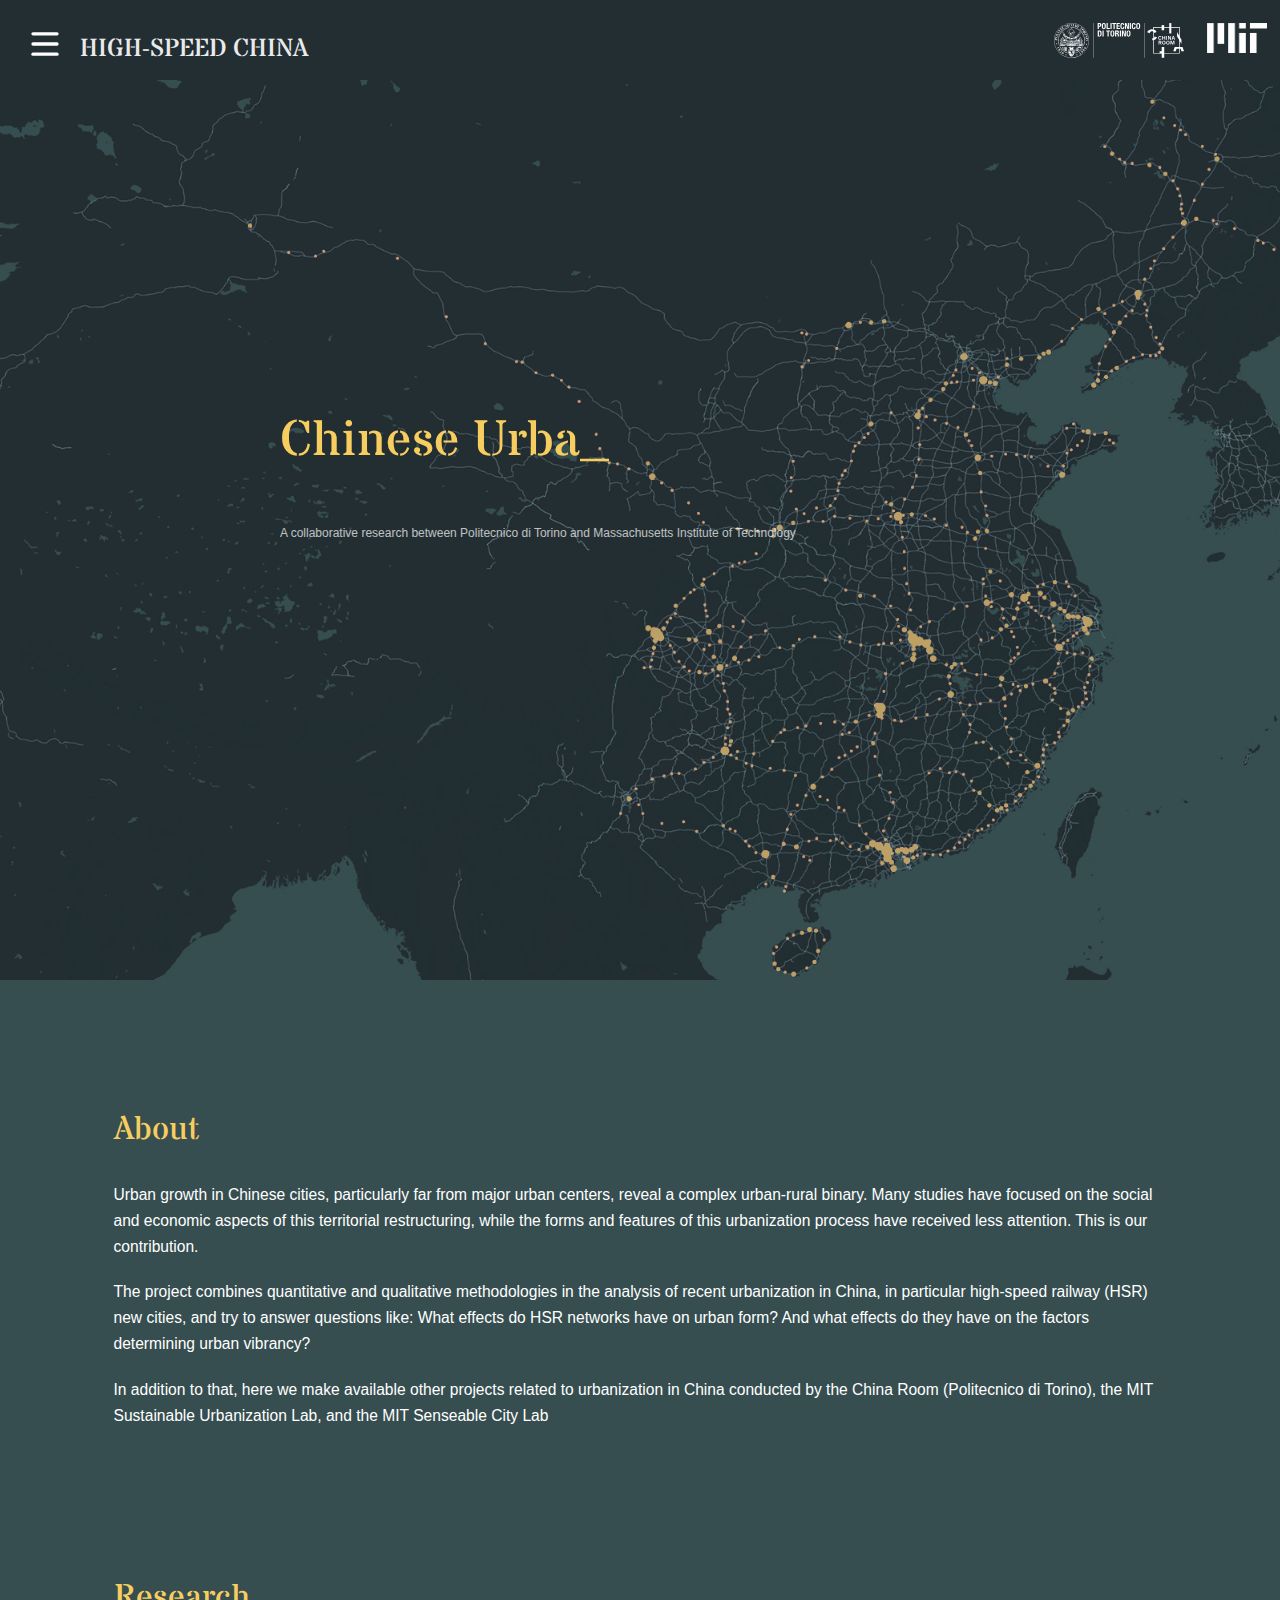
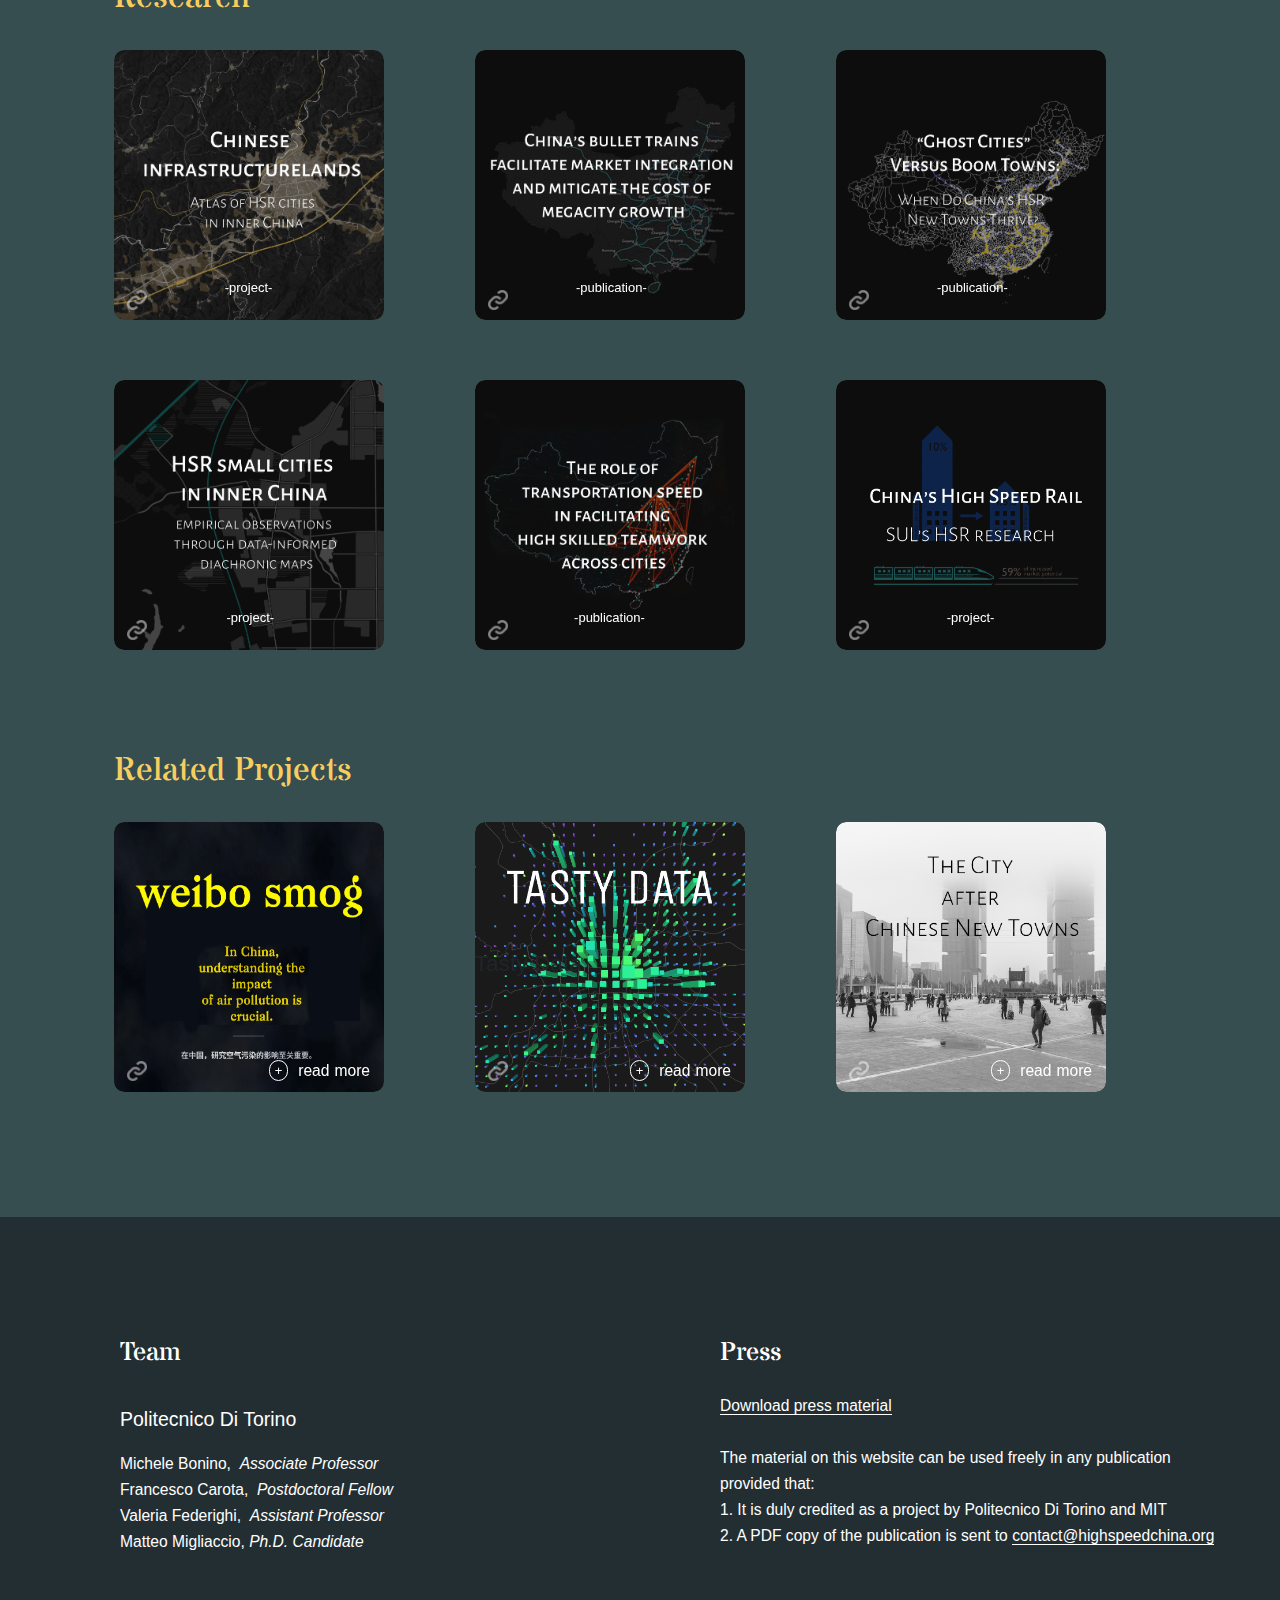
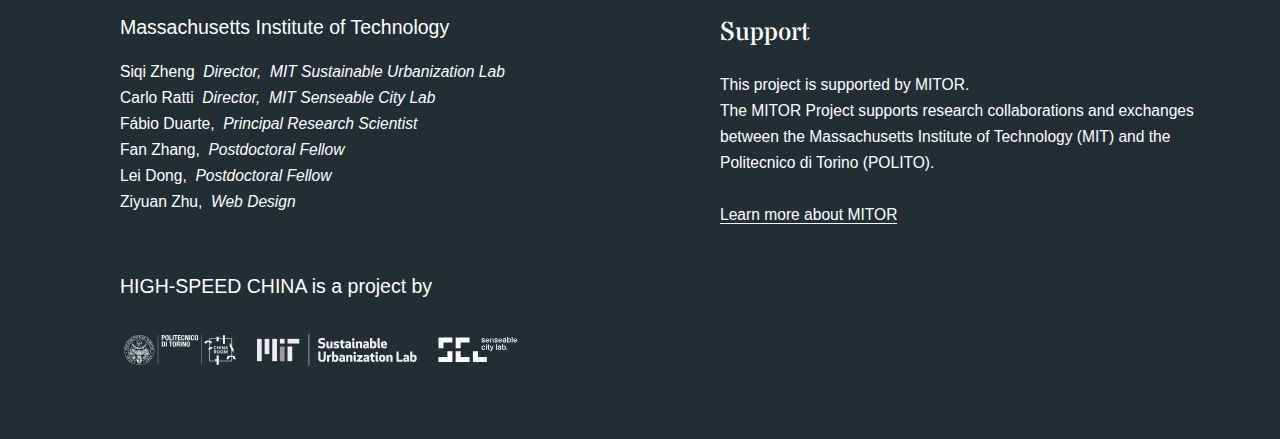
==== index.html @ f4a5fb53 "changes in card" ====
<!DOCTYPE html>
<html lang="en">

<head>
    <meta charset="UTF-8">
    <meta name="viewport" content="width=device-width, initial-scale=1.0">
    <meta http-equiv="X-UA-Compatible" content="ie=edge">
    <title>HIGH-SPEED CHINA</title>
    <!-- basic -->
    <link rel="stylesheet" href="./css/bootstrap.min.css">
    <link rel="stylesheet" href="./css/swiper.min.css">
    <link rel="stylesheet" href="./css/animate.min.css">
    <!-- style -->
    <link rel="stylesheet" href="./css/style.css">



</head>

<body>



    <header id="header">
        <div class="Head-box  navbar-default" role="navigation">



            <div class="logo navbar-brand nav-item logomain">
                <svg class="ham hamRotate ham4" viewBox="0 0 100 100" width="60"
                    onclick="this.classList.toggle('active')">
                    <path class="line top"
                        d="m 70,33 h -40 c 0,0 -8.5,-0.149796 -8.5,8.5 0,8.649796 8.5,8.5 8.5,8.5 h 20 v -20" />
                    <path class="line middle" d="m 70,50 h -40" />
                    <path class="line bottom"
                        d="m 30,67 h 40 c 0,0 8.5,0.149796 8.5,-8.5 0,-8.649796 -8.5,-8.5 -8.5,-8.5 h -20 v 20" />

                </svg>

                <a href="#" class=" navbar-brand">
                    <h1 class="highspeedchina fonthsc">HIGH-SPEED CHINA</h1>
                </a>

            </div>


            <div class="my-2 my-sm-4">
                <ul class="nav">

                    <li><a class="navbar-brand logohead" href="http://chinaroom.polito.it/" target="_blank">
                            <img src="img/logo/po_cr_logo.svg" width="130" height="35"
                                class="d-inline-block align-top chinalogo" alt="" loading="lazy">
                        </a></li>


                    <li><a class="navbar-brand logohead" href="http://web.mit.edu/" target="_blank">
                            <img src="img/logo/MIT_logo.png" width="60" height="30" padding="200"
                                class="d-inline-block align-top" alt="" loading="lazy">
                        </a></li>
                </ul>
            </div>


    </header>





    <nav>
        <ul class="nav-list">
            <li class="active">High-Speed China</li>
            <li>About</li>
            <li>Research</li>
            <li>Related Projects</li>
            <li>Team</li>



        </ul>
    </nav>


    <div class="home-box1">

        <div class="container R-box">
            <div class="box1-info">
                <div id="texttitle">


                </div>
                <p id="texttitle_line">A collaborative research between Politecnico di Torino and Massachusetts
                    Institute of Technology </p>
                <!--<img class="img-fluid img-phone" alt="Responsive image" src="img/.title.png">-->


            </div>



        </div>




    </div>


    <section>
        <div class="home-box2" id="home-box2">
            <div class="container R-box">
                <div class="box2-info">
                    <h3 class="title fonthsc">About</h3>
                    <p style=" font-style: normal;">Urban growth in Chinese cities, particularly far from major urban
                        centers, reveal a complex
                        urban-rural binary. Many studies have focused on the social and economic aspects of this
                        territorial restructuring, while the forms and features of this urbanization process have
                        received less attention. This is our contribution.</p>
                    <p style="font-weight: 300;">The project combines quantitative and qualitative methodologies in the
                        analysis of recent
                        urbanization in China, in particular high-speed railway (HSR) new cities, and try to answer
                        questions like: What effects do HSR networks have on urban form? And what effects do they have
                        on the factors determining urban vibrancy? </p>
                    <p style="font-weight: 300;">In addition to that, here we make available other projects related to
                        urbanization in China
                        conducted by the <a href="http://chinaroom.polito.it/" class="linkweb" target="_blank">China
                            Room</a>
                        (Politecnico
                        di Torino),
                        the<a href="https://www.sul.mit.edu/" class="linkweb" target="_blank"> MIT Sustainable
                            Urbanization Lab</a>, and
                        the <a href="http://senseable.mit.edu/" class="linkweb" target="_blank">MIT Senseable City
                            Lab</a>




                        <div id="readmore">
                            <a href="#home-box3">
                                <p>
                                    <u style="color:#fff;"></u>
                                </p>
                    </p></a>
                </div>


            </div>

        </div>
        </div>

        <div class="home-box3" id="home-box3">
            <div class="container R-box">
                <div class="box3-info">
                    <h3 class="title fonthsc">Research</h3>


                    <!--<div class="swiper-container swiper-container1">
                        <div class="swiper-wrapper">
                            <div class="swiper-slide">-->

                    <!--Flipper Card below-->
                    <div class="row">

                        <!--Kailin Project-->
                        <div class="col-lg-4 col-md-6">
                            <div class="team-list ">

                                <img src="img/research_img/kailin_1.jpg">
                                <div class="team-info">
                                    <p style="color: #fff;">-project-</p>
                                </div>
                                <div class=" team-box">
                                    <p>The research project aims to investigate the urban form of inner “small cities”
                                        along the Shanghai-Kunming infrastructural corridor related to their new High
                                        Speed Railway stations.
                                    </p>


                                </div>
                                <div class="team-foot">
                                    <a href="http://chinaroom.polito.it/portfolio/mitor/" target="_blank">

                                        <img src="img/ico3.png"></a>
                                    <!--<div class="more"><span>+</span>
                                        <p class="on">read <i>more</i><i>less</i></p>
                                </div>-->
                                </div>
                            </div>

                        </div>


                        <!--Siqi_bullet paper-->

                        <div class="col-lg-4 col-md-6">
                            <div class="team-list ">
                                <img src="img/research_img/bullet_1.jpg">
                                <div class="team-info">
                                    <p style="color: white;"> -publication-</p>
                                </div>
                                <div class="team-box">
                                    <p>This paper presents evidence supporting the claim that China’s bullet trains are
                                        playing the role that allows individuals to access the megacity without living
                                        within its boundaries. </p>

                                </div>
                                <div class="team-foot">
                                    <a href="https://www.pnas.org/content/110/14/E1248.short" target="_blank"><img
                                            src="img/ico3.png"></a>
                                    <!-- <div class="more"><span>+</span>
                                        <p class="on">read <i>more</i><i>less</i></p>
                                    </div>-->
                                </div>
                            </div>

                        </div>

                        <!--Siqi_Ghost City_Paper-->
                        <div class="col-lg-4 col-md-6">
                            <div class="team-list ">
                                <img src="img/research_img/ghost_paper.jpg">
                                <div class="team-info">
                                    <p style="color: #fff;"> -publication- </p>
                                </div>

                                <div class="team-box">
                                    <p>Using satellite imagery and online archives of government documents, this paper
                                        identifies 180 HSR new towns in China and uses data on establishment growth to
                                        measure the local vibrancy of the new town at a fine spatial scale.
                                    </p>

                                </div>
                                <div class="team-foot">
                                    <a href="pdf/ghost_city.pdf" target="_blank"><img src="img/ico3.png"></a>
                                    <!--<div class="more"><span>+</span>
                                        <p class="on">read <i>more</i><i>less</i></p>
                                    </div>-->
                                </div>
                            </div>

                        </div>



                        <div class="blank"></div>

                        <!--POI_qujing_project-->
                        <div class="col-lg-4 col-md-6">
                            <div class="team-list ">
                                <div class="team-max">
                                    <img src="img/research_img/qujing_1.jpg">
                                    <div class="team-info">
                                        <p style="color: white;"> -project-</p>
                                    </div>
                                </div>
                                <div class="team-box">
                                    <p>This project looks to the transformations that are currently underway in those
                                        Chinese territories that are identifiable as “small cities”, and which for a
                                        long time were excluded from the expansion of China’s major mega-city regions.
                                    </p>

                                </div>
                                <div class="team-foot">
                                    <a href="http://chinaroom.polito.it/portfolio/mitor/" target="_blank"><img
                                            src="img/ico3.png"></a>
                                    <!--<div class="more"><span>+</span>
                                        <p class="on">read <i>more</i><i>less</i></p>
                                    </div>-->
                                </div>
                            </div>

                        </div>

                        <!--Siqi_ Paper-->
                        <div class="col-lg-4 col-md-6">
                            <div class="team-list ">
                                <div class="team-max">
                                    <img src="img/research_img/the_role_paper.jpg">

                                    <div class="team-info">
                                        <p style="color: white;">-publication-</p>
                                    </div>
                                </div>
                                <div class="team-box">
                                    <p>This paper measures the knowledge creation consequences associated with the
                                        construction of China's high speed rail (HSR) network that connects mega cities,
                                        that feature the nation's best universities, to secondary cities.

                                    </p>

                                </div>
                                <div class="team-foot">
                                    <a href="https://www.sciencedirect.com/science/article/pii/S0094119019300890"
                                        target="_blank"><img src="img/ico3.png"></a>
                                    <!-- <div class="more"><span>+</span>
                                        <p class="on">read <i>more</i><i>less</i></p>
                                    </div>-->
                                </div>
                            </div>

                        </div>

                        <!--Siqi_ SUL_website-->
                        <div class="col-lg-4 col-md-6">
                            <div class="team-list ">
                                <div class="team-max">
                                    <img src="img/research_img/sul_web.jpg">
                                    <div class="team-info">
                                        <p style="color: white">-project-</p>
                                    </div>
                                </div>
                                <div class="team-box">
                                    <p>High speed rail transportation technology has greatly enhanced market
                                        accessibility, reduced time costs thus expanding labor markets, and strengthened
                                        regional agglomeration.</p>

                                </div>
                                <div class="team-foot">
                                    <a href="https://www.sul.mit.edu/china-s-high-speed-rail" target="_blank"><img
                                            src="img/ico3.png"></a>
                                    <!--<div class="more"><span>+</span>
                                        <p class="on">read <i>more</i><i>less</i></p>
                                    </div>-->
                                </div>
                            </div>

                        </div>
                    </div>
                </div>



                <!--add more 6xsliders-->

                <!-- <div class="swiper-slide">
                                <div class="row">
                                    <div class="col-lg-4 col-md-6" data-animated="flipInY">
                                        <div class="team-list ">
                                            <div class="team-max">
                                                <img src="img/ico4.png">
                                                <h3>CITY1</h3>
                                            </div>
                                            <div class="team-box">
                                                <p>Xiangfang District is an industrialized area, and contains the main
                                                    scientific, technological and industrial zones of the city. The
                                                    Harbin Development Zone is in the district.</p>

                                            </div>
                                            <div class="team-foot">
                                                <a href="#"><img src="img/ico3.png"></a>
                                                <div class="more"><span>+</span>
                                                    <p class="on">read <i>more</i><i>less</i></p>
                                                </div>
                                            </div>
                                        </div>

                                    </div>
                                    <div class="col-lg-4 col-md-6" data-animated="flipInY">
                                        <div class="team-list ">
                                            <div class="team-max">
                                                <img src="img/ico4.png">
                                                <h3>CITY2</h3>
                                            </div>
                                            <div class="team-box">
                                                <p>Xiangfang District is an industrialized area, and contains the main
                                                    scientific, technological and industrial zones of the city. The
                                                    Harbin Development Zone is in the district.</p>

                                            </div>
                                            <div class="team-foot">
                                                <a href="#"><img src="img/ico3.png"></a>
                                                <div class="more"><span>+</span>
                                                    <p class="on">read <i>more</i><i>less</i></p>
                                                </div>
                                            </div>
                                        </div>

                                    </div>
                                    <div class="col-lg-4 col-md-6" data-animated="flipInY">
                                        <div class="team-list ">
                                            <div class="team-max">
                                                <img src="img/ico4.png">
                                                <h3>CITY3</h3>
                                            </div>
                                            <div class="team-box">
                                                <p>Xiangfang District is an industrialized area, and contains the main
                                                    scientific, technological and industrial zones of the city. The
                                                    Harbin Development Zone is in the district.</p>

                                            </div>
                                            <div class="team-foot">
                                                <a href="#"><img src="img/ico3.png"></a>
                                                <div class="more"><span>+</span>
                                                    <p class="on">read <i>more</i><i>less</i></p>
                                                </div>
                                            </div>
                                        </div>

                                    </div>
                                    <div class="blank"></div>
                                    <div class="col-lg-4 col-md-6" data-animated="flipIn">
                                        <div class="team-list ">
                                            <div class="team-max">
                                                <img src="img/ico4.png">
                                                <h3>CITY4</h3>
                                            </div>
                                            <div class="team-box">
                                                <p>Xiangfang District is an industrialized area, and contains the main
                                                    scientific, technological and industrial zones of the city. The
                                                    Harbin Development Zone is in the district.</p>

                                            </div>
                                            <div class="team-foot">
                                                <a href="#"><img src="img/ico3.png"></a>
                                                <div class="more"><span>+</span>
                                                    <p class="on">read <i>more</i><i>less</i></p>
                                                </div>
                                            </div>
                                        </div>

                                    </div>
                                    <div class="col-lg-4 col-md-6" data-animated="flipIn">
                                        <div class="team-list ">
                                            <div class="team-max">
                                                <img src="img/ico4.png">
                                                <h3>Huaihua</h3>
                                            </div>
                                            <div class="team-box">
                                                <p>Xiangfang District is an industrialized area, and contains the main
                                                    scientific, technological and industrial zones of the city. The
                                                    Harbin Development Zone is in the district.</p>

                                            </div>
                                            <div class="team-foot">
                                                <a href="#"><img src="img/ico3.png"></a>
                                                <div class="more"><span>+</span>
                                                    <p class="on">read <i>more</i><i>less</i></p>
                                                </div>
                                            </div>
                                        </div>

                                    </div>
                                    <div class="col-lg-4 col-md-6" data-animated="flipIn">
                                        <div class="team-list ">
                                            <div class="team-max">
                                                <img src="img/ico4.png">
                                                <h3>Huaihua</h3>
                                            </div>
                                            <div class="team-box">
                                                <p>Xiangfang District is an industrialized area, and contains the main
                                                    scientific, technological and industrial zones of the city. The
                                                    Harbin Development Zone is in the district.</p>

                                            </div>
                                            <div class="team-foot">
                                                <a href="#"><img src="img/ico3.png"></a>
                                                <div class="more"><span>+</span>
                                                    <p class="on">read <i>more</i><i>less</i></p>
                                                </div>
                                            </div>
                                        </div>

                                    </div>
                                </div>
                            </div>
                            <div class="swiper-slide">
                                <div class="row">
                                    <div class="col-lg-4 col-md-6" data-animated="flipInY">
                                        <div class="team-list ">
                                            <div class="team-max">
                                                <img src="img/ico4.png">
                                                <h3>Anshun</h3>
                                            </div>
                                            <div class="team-box">
                                                <p>Xiangfang District is an industrialized area, and contains the main
                                                    scientific, technological and industrial zones of the city. The
                                                    Harbin Development Zone is in the district.</p>

                                            </div>
                                            <div class="team-foot">
                                                <a href="#"><img src="img/ico3.png"></a>
                                                <div class="more"><span>+</span>
                                                    <p class="on">read <i>more</i><i>less</i></p>
                                                </div>
                                            </div>
                                        </div>

                                    </div>
                                    <div class="col-lg-4 col-md-6" data-animated="flipInY">
                                        <div class="team-list ">
                                            <div class="team-max">
                                                <img src="img/ico4.png">
                                                <h3>Anshun</h3>
                                            </div>
                                            <div class="team-box">
                                                <p>Xiangfang District is an industrialized area, and contains the main
                                                    scientific, technological and industrial zones of the city. The
                                                    Harbin Development Zone is in the district.</p>

                                            </div>
                                            <div class="team-foot">
                                                <a href="#"><img src="img/ico3.png"></a>
                                                <div class="more"><span>+</span>
                                                    <p class="on">read <i>more</i><i>less</i></p>
                                                </div>
                                            </div>
                                        </div>

                                    </div>
                                    <div class="col-lg-4 col-md-6" data-animated="flipInY">
                                        <div class="team-list ">
                                            <div class="team-max">
                                                <img src="img/ico4.png">
                                                <h3>Kaili</h3>
                                            </div>
                                            <div class="team-box">
                                                <p>Xiangfang District is an industrialized area, and contains the main
                                                    scientific, technological and industrial zones of the city. The
                                                    Harbin Development Zone is in the district.</p>

                                            </div>
                                            <div class="team-foot">
                                                <a href="#"><img src="img/ico3.png"></a>
                                                <div class="more"><span>+</span>
                                                    <p class="on">read <i>more</i><i>less</i></p>
                                                </div>
                                            </div>
                                        </div>

                                    </div>
                                    <div class="col-lg-4 col-md-6" data-animated="flipIn">
                                        <div class="team-list ">
                                            <div class="team-max">
                                                <img src="img/ico4.png">
                                                <h3>Qujing</h3>
                                            </div>
                                            <div class="team-box">
                                                <p>Xiangfang District is an industrialized area, and contains the main
                                                    scientific, technological and industrial zones of the city. The
                                                    Harbin Development Zone is in the district.</p>

                                            </div>
                                            <div class="team-foot">
                                                <a href="#"><img src="img/ico3.png"></a>
                                                <div class="more"><span>+</span>
                                                    <p class="on">read <i>more</i><i>less</i></p>
                                                </div>
                                            </div>
                                        </div>

                                    </div>
                                    <div class="col-lg-4 col-md-6" data-animated="flipIn">
                                        <div class="team-list ">
                                            <div class="team-max">
                                                <img src="img/ico4.png">
                                                <h3>Huaihua</h3>
                                            </div>
                                            <div class="team-box">
                                                <p>Xiangfang District is an industrialized area, and contains the main
                                                    scientific, technological and industrial zones of the city. The
                                                    Harbin Development Zone is in the district.</p>

                                            </div>
                                            <div class="team-foot">
                                                <a href="#"><img src="img/ico3.png"></a>
                                                <div class="more"><span>+</span>
                                                    <p class="on">read <i>more</i><i>less</i></p>
                                                </div>
                                            </div>
                                        </div>

                                    </div>
                                    <div class="col-lg-4 col-md-6" data-animated="flipIn">
                                        <div class="team-list ">
                                            <div class="team-max">
                                                <img src="img/ico4.png">
                                                <h3>Huaihua</h3>
                                            </div>
                                            <div class="team-box">
                                                <p>Xiangfang District is an industrialized area, and contains the main
                                                    scientific, technological and industrial zones of the city. The
                                                    Harbin Development Zone is in the district.</p>

                                            </div>
                                            <div class="team-foot">
                                                <a href="#"><img src="img/ico3.png"></a>
                                                <div class="more"><span>+</span>
                                                    <p class="on">read <i>more</i><i>less</i></p>
                                                </div>
                                            </div>
                                        </div>

                                    </div>
                                </div>
                            </div>
                        </div>-->
                <!-- Add Pagination -->
                <div class="swiper-pagination"></div>
            </div>

        </div>


        </div>

        </div>


        <!--Related Projects-->

        <div class="home-box4" id="home-box4">
            <div class="container R-box">
                <div class="box4-info">
                    <h3 class="title fonthsc">Related Projects</h3>
                    <div class="swiper-container2">
                        <div class="swiper-wrapper">
                            <div class="swiper-slide">
                                <div class="row">
                                    <div class="col-lg-4 col-md-6">
                                        <div class="team-list ">
                                            <img src="img/project_img/weibo.jpg">
                                            <div class="team-info">
                                                <p></p>
                                            </div>
                                            <div class="team-box">
                                                <p>In China, understanding the impact of air pollution is crucial.
                                                </p>

                                            </div>
                                            <div class="team-foot">
                                                <a href="http://senseable.mit.edu/weibo_smog/" target="_blank"><img
                                                        src="img/ico3.png"></a>
                                                <div class="more"><span>+</span>
                                                    <p class="on">read <i>more</i><i>less</i></p>
                                                </div>
                                            </div>
                                        </div>

                                    </div>
                                    <div class="col-lg-4 col-md-6">
                                        <div class="team-list ">
                                            <img src="img/project_img/tasty.png">
                                            <div class="team-info">
                                                <h3>Tasty Data</h3>
                                            </div>
                                            <div class="team-box">
                                                <p>Predicting neighborhoods’ socioeconomic
                                                    attributes using restaurant data </p>
                                            </div>
                                            <div class="team-foot">
                                                <a href="http://senseable.mit.edu/tasty-data/" target="_blank"><img
                                                        src="img/ico3.png"></a>
                                                <div class="more"><span>+</span>
                                                    <p class="on">read <i>more</i><i>less</i></p>
                                                </div>
                                            </div>
                                        </div>

                                    </div>
                                    <div class="col-lg-4 col-md-6">
                                        <div class="team-list ">
                                            <img src="img/project_img/chinese_new_town.jpg">
                                            <div class="team-info">
                                                <p></p>
                                            </div>
                                            <div class="team-box">
                                                <p> This research examines the spaces of three new towns in detail –
                                                    Tongzhou, Zhaoqing and Zhengdong – and then moves on to
                                                    investigate
                                                    both the exceptionality and the ordinariness of Chinese
                                                    urbanization.
                                                </p>
                                            </div>
                                            <div class="team-foot">
                                                <a href="http://chinaroom.polito.it/portfolio/cento/"
                                                    target="_blank"><img src="img/ico3.png"></a>
                                                <div class="more"><span>+</span>
                                                    <p class="on">read <i>more</i><i>less</i></p>
                                                </div>
                                            </div>
                                        </div>

                                    </div>
                                </div>
                            </div>


                        </div>
                    </div>
                </div>
            </div>
        </div>


        </div>




        </div>
        </div>
    </section>



    <!--Team Section-->

    <footer id="footer">
        <div class="container R-box">
            <div class="foot-box">
                <div class="row">
                    <div class="col-lg-6 col-md-6 order1">
                        <div class="foot-info">
                            <h3 class="fonthsc">Team</h3>
                            <h4>Politecnico Di Torino</h4>
                            <ul>
                                <Li>Michele Bonino, &nbsp<h6>Associate Professor</h6>
                                </Li>
                                <Li>Francesco Carota, &nbsp<h6>Postdoctoral Fellow</h6>
                                </Li>
                                <Li>Valeria Federighi, &nbsp<h6>Assistant Professor</h6>
                                </Li>
                                <Li>Matteo Migliaccio,&nbsp<h6>Ph.D. Candidate</h6>
                                </Li>
                            </ul>
                        </div>
                    </div>

                    <div class="col-lg-6 col-md-6 order2">
                        <div class="foot-info ">
                            <h3 class="fonthsc">Press</h3>
                            <p><a href="https://www.dropbox.com/sh/juj9x8dwpjulj92/AACBkYtls5m4-7R_y2aA9gABa?dl=0"
                                    class="press" target="_blank">Download press material</a><br>
                                <br>
                                The material on this website can be used freely in any publication provided that:<br>
                                1. It is duly credited as a project by Politecnico Di Torino and MIT
                                <br>
                                2. A PDF copy of the publication is sent to <a class="link"
                                    style="border-bottom: 1px solid #fff; color: #fff;"
                                    href="mailto:contact@highspeedchina.org">
                                    contact@highspeedchina.org</a>

                            </p>
                        </div>
                    </div>





                    <div class=" col-lg-6 col-md-6 order3">
                        <div class="foot-info">
                            <h4>Massachusetts Institute of Technology</h4>
                            <ul>
                                <Li>Siqi Zheng &nbsp<h6>Director, &nbspMIT Sustainable Urbanization Lab</h6>
                                </Li>
                                <Li>Carlo Ratti &nbsp<h6>Director, &nbspMIT Senseable City Lab</h6>
                                </Li>
                                <Li>Fábio Duarte, &nbsp<h6>Principal Research Scientist</h6>
                                </Li>
                                <Li>Fan Zhang, &nbsp<h6>Postdoctoral Fellow</h6>
                                </Li>
                                <li>Lei Dong, &nbsp<h6>Postdoctoral Fellow</h6>
                                </li>
                                <li><a href="https://www.zy-zhu.com/" class="linkweb" target="_blank">
                                        Ziyuan Zhu</a>,&nbsp
                                    <h6>
                                        Web Design</h6>

                                </li>

                            </ul>
                        </div>
                    </div>

                    <div class="col-lg-6 col-md-6 order4">
                        <div class="foot-info">
                            <h3 class="fonthsc">Support</h3>
                            <p>This project is supported by MITOR.<br>
                                The MITOR Project supports research collaborations and exchanges <br>
                                between the Massachusetts Institute of Technology (MIT) and the <br>
                                Politecnico di Torino (POLITO). <br>
                                <br>
                                <a class="press" href="http://web.mit.edu/mitor/" target="_blank">Learn more about
                                    MITOR</a></p>
                        </div>
                    </div>



                </div>

                <div class="navbar-nav mr-auto">

                    <div class="foot-info2">
                        <h3>HIGH-SPEED CHINA is a project by</h3>
                        <div class="footlogo">

                            <a class="navbar-brand footlogo china-logo" href="http://chinaroom.polito.it/"
                                target="_blank">
                                <img class="china-logo" src="img/logo/po_cr_logo.svg" width="120" height="30"
                                    class="d-inline-block align-top" alt="" loading="lazy">
                            </a>
                            <a class="navbar-brand footlogo" href="https://www.sul.mit.edu/" target="_blank">
                                <img class="sul-logo" src="img/logo/sul_logo.svg" width="160" height="40"
                                    class="d-inline-block align-top" alt="" loading="lazy">
                            </a>


                            <a class="navbar-brand footlogo scl-logo" href="http://senseable.mit.edu/" target="_blank">
                                <img class="scl-logo" src="img/logo/scl_logo.svg" width="90" height="25"
                                    class="d-inline-block align-top" alt="" loading="lazy">

                            </a>
                        </div>


                    </div>
                </div>
            </div>
        </div>

    </footer>


    <!-- script embeded-->
    <script src="./js/jquery.min.js"></script>
    <script src="./js/bootstrap.min.js"></script>
    <script src="./js/swiper.min.js"></script>
    <script src="./js/jq-plugins.js"></script>
    <script src="./js/type.js"></script>
    <script src="./js/click_scroll.js"></script>
    <script>
        var swiper = new Swiper('.swiper-container', {
            spaceBetween: 30,
            pagination: {
                el: '.swiper-pagination',
                clickable: true,
            },
        });
    </script>

    <script>
        var swiper = new Swiper('.swiper-container2', {
            spaceBetween: 30,
            pagination: {
                el: '.swiper-container2 .swiper-pagination',
                clickable: true,
            },
        });
    </script>

    <script>
        $(function () {
            var topp2 = $(document).scrollTop();
            if (topp2 < parseInt($("#home-box2").offset().top - 400)) {
                $(".nav-list li").removeClass("active")
                $(".nav-list li").eq(0).attr("class", "active");

            } else if (topp2 >= (parseInt($("#home-box2").offset().top) - 400) && topp2 < (parseInt($("#home-box3").offset().top) - 200)) {
                $(".nav-list li").removeClass("active")
                $(".nav-list li").eq(1).attr("class", "active");
            } else if (topp2 >= (parseInt($("#home-box3").offset().top) - 700) && topp2 < (parseInt($("#home-box4").offset().top) - 500)) {
                $(".nav-list li").removeClass("active")
                $(".nav-list li").eq(2).attr("class", "active");
            } else if (topp2 >= (parseInt($("#home-box4").offset().top) - 400) && topp2 < (parseInt($("#footer").offset().top) - 200)) {
                $(".nav-list li").removeClass("active")
                $(".nav-list li").eq(3).attr("class", "active");
            } else if (topp2 >= (parseInt($("#footer").offset().top) - 400) && topp2 < (parseInt($(".foot-info2").offset().top) - 200)) {
                $(".nav-list li").removeClass("active")
                $(".nav-list li").eq(3).attr("class", "active");
            }

            $(window).scroll(function () {//start scrolling

                //height of scrolling

                var topp = $(document).scrollTop();

                //scrolling height---

                //alert(topp);

                //>90,  "ok"
                $(".nav-list").attr("title", topp)
                $(".nav-list li").eq(1).attr("title", parseInt($("#home-box2").offset().top))
                $(".nav-list li").eq(2).attr("title", parseInt($("#home-box3").offset().top))
                $(".nav-list li").eq(3).attr("title", parseInt($("#home-box4").offset().top))
                $(".nav-list li").eq(3).attr("title", parseInt($("#footer").offset().top))
                if (topp < parseInt($("#home-box2").offset().top - 400)) {
                    $(".nav-list li").removeClass("active")
                    $(".nav-list li").eq(0).attr("class", "active");

                } else if (topp >= (parseInt($("#home-box2").offset().top) - 400) && topp < (parseInt($("#home-box3").offset().top) - 200)) {
                    $(".nav-list li").removeClass("active")
                    $(".nav-list li").eq(1).attr("class", "active");
                } else if (topp >= (parseInt($("#home-box3").offset().top) - 700) && topp < (parseInt($("#home-box4").offset().top) - 500)) {
                    $(".nav-list li").removeClass("active")
                    $(".nav-list li").eq(2).attr("class", "active");
                } else if (topp >= (parseInt($("#home-box4").offset().top) - 400) && topp < (parseInt($("#footer").offset().top) - 200)) {
                    $(".nav-list li").removeClass("active")
                    $(".nav-list li").eq(3).attr("class", "active");
                } else if (topp >= (parseInt($("#footer").offset().top) - 400) && topp < (parseInt($(".foot-info2").offset().top) - 200)) {
                    $(".nav-list li").removeClass("active")
                    $(".nav-list li").eq(4).attr("class", "active");
                }


            })


            var show = 1;
            var show2 = 1;
            $(".nav-list li").click(function () {

                if ($(this).index() == 0) {

                    $('html,body').animate({ scrollTop: 10 }, 1000);
                    $(this).toggleClass("active").siblings(".nav-list li").removeClass("active")
                } else if ($(this).index() == 1) {
                    $('html,body').animate({ scrollTop: (parseInt($("#home-box2").offset().top) - 200) }, 1000);
                    $(this).toggleClass("active").siblings(".nav-list li").removeClass("active")
                }
                else if ($(this).index() == 2) {
                    $('html,body').animate({ scrollTop: (parseInt($("#home-box3").offset().top) - 200) }, 1000);
                    $(this).toggleClass("active").siblings(".nav-list li").removeClass("active")
                } else if ($(this).index() == 3) {
                    $('html,body').animate({ scrollTop: (parseInt($("#home-box4").offset().top) - 200) }, 1000);
                    $(this).toggleClass("active").siblings(".nav-list li").removeClass("active")
                } else if ($(this).index() == 4) {
                    $('html,body').animate({ scrollTop: (parseInt($("#footer").offset().top) - 200) }, 1000);
                    $(this).toggleClass("active").siblings(".nav-list li").removeClass("active")
                }



            })



            $(".logo").click(function () {
                if (show == 1) {
                    $("nav").css("left", 0 + "px")
                    show = 0;
                } else {
                    $("nav").css("left", -300 + "px")
                    show = 1;
                }
            })
        })
    </script>
</body>

</html>
---- css/style.css ----
@font-face {
  font-family: "Stardos-Stencil-Regular";
  src: url("../font/Stardos-Stencil-Regular.woff2") format("woff2"),
       url("../font/Stardos-Stencil-Regular.woff") format("woff"),
       url("../font/Stardos-Stencil-Regular.ttf") format("truetype"),
       url("../font/Stardos-Stencil-Regular.eot") format("embedded-opentype"),
       url("../font/Stardos-Stencil-Regular.svg") format("svg");
}



html {
  font-size: 13px;
  font-family: Arial, Helvetica, sans-serif;
 
}
ul, li {
  list-style: none;
  padding: 0;
  margin: 0;
}
a,button {
  cursor: pointer;
}
input {
  outline: none;
}
a:hover {
  text-decoration: none;
}
img {
  max-width: 100%;
}
body{ 
  font-family: "Gill Sans", "Gill Sans MT", Calibri, sans-serif; 
   font-style: normal; font-variant: normal; 

   overflow-x:hidden;}

.Head-box{ width:100%; height:80px; z-index:9999; background:#232e33; position:fixed; top:0px; display:flex;justify-content : space-between;align-items : center;}


.fonthsc{
  font-family: "Stardos-Stencil-Regular";
 
}

.fonttitle{
  font-size: 5vh;
  color: #F7CD5F;
}

.fontdescription{
  color:#fff;
  font-size: 1vh;

}



.home-box1{ background-image:url(../img/bg.jpg); overflow:hidden; margin-top:80px; background-position:center center; background-repeat:no-repeat; background-size:cover; height:100vh;}
.R-box{justify-content : center; display:flex; height:100%; }
.box1-info{ text-align:center;  width:80vh; height:80vh; display:flex; align-items : center; position: absolute;; }
.box1-info>img{ width:100%; }

.Continue{ width:100%; text-align:center; position:absolute; bottom:20px; z-index:999;color: #fff;}
.Continue img{ margin:auto; width:120px;}

nav{ display: flex; z-index:999999; left:-300px; transition:all .8s; padding-left:50px;justify-content: center;flex-direction:column;width:300px; position:fixed; height:100%;opacity: 0.8;}
nav ul li{ line-height:2.2rem; padding-bottom:3px;color:#fff; font-size:1.2rem;  cursor:pointer; min-width:150px; display:inline-block;}
nav ul li a{ color:#fff;}
nav ul .active{  padding-bottom:0px; font-size:1.5rem;opacity: 1;}


section{ background:#364e50; overflow:hidden;}
.home-box2{ overflow:hidden; margin:8rem auto;}
.box2-info{ width:90%;}
.title{ font-size:2.5rem; color:#F7CD5F; line-height:7rem;}
.box2-info p{ color:#fff; font-weight: 200;font-size:1.2rem; line-height:2rem; margin-bottom:1.5rem;} 
.home-box2 .linkweb{color:#fff; }
.home-box2 .linkweb:hover{ opacity: 0.7;}

.box3-info{width:90%;}

.team-list{ position:relative; overflow:hidden; margin-bottom:10px; border-radius:10px; width:270px; height:270px;float:center;}
.team-list>img{ width:100%; height:100%; border-radius:10px;}

.team-max{    transform: rotateY(0);  transition: all .5s ease-in-out 0s; width:100%; height:100%; z-index:99; top:0px; left:0px; position:absolute;}
.team-max img{ width:100%; height:100%; border-radius:10px;}
.team-list:hover .team-max{     transform: rotateY(-90deg); }
.team-list:hover .team-info{     transform: rotateY(-90deg); }
.team-list:hover .team-box{transform: rotateY(0deg);  }
.team-list:hover  .team-foot img{ opacity:1;}
.team-list:hover .team-foot div .on i:nth-child(1){ display:none;}
.team-list:hover .team-foot div .on i:nth-child(2){ display:block;}

.team-max h3{ font-size:1rem; color:#fff; line-height:280px; text-align:center; width:100%; position:absolute; top:0%; z-index:9;	}
.team-max h4{ font-size:1.5rem; color:#fff; line-height:280px; float:right;text-align:center; width:100%; position:absolute; top:0%; z-index:9;	}
.team-info{transform: rotateY(0deg); transition: all .5s ease-in-out 0s;  display:flex;justify-content : center;flex-direction:column; position:absolute; z-index:1; top:0px; left:0px;  width:100%; height:100%; top:10px}
.team-foot div p i{ float:right;font-style:normal; margin-left:5px;}
.team-info p{color:black; line-height:1.8rem; font-size:1rem; width:70%; margin:auto; text-align:center; margin-bottom: 30px;}
.team-foot div p i:nth-child(2){ display:none;}
.team-list .team-box{    transform: rotateY(90deg);  transition: all .5s ease-in-out 0s;   display:flex; justify-content : center;flex-direction:column;  width:100%; height:100%; background:#212e31; position:absolute; top:0px; left:0px; z-index:9; border-radius:10px; opacity: 0.9;}
.team-list .team-box p{ color:#fff; line-height:1.8rem; font-size:1.2rem; margin:auto; width:70%;}


.team-foot{ position:absolute; bottom:10px; z-index:99; width:100%; padding:0px 5%; display:flex; justify-content : space-between;align-items : center; }
.team-foot img{ width:20px; opacity:.5;}
.team-foot .imgblack{filter: brightness(50%);
}
.team-foot .imgblack:hover{filter: brightness(1);
}
.team-foot div{ font-size:1.3rem; color:#fff; cursor:pointer; display:flex;align-items : center; }
.team-foot div span{ border:1px solid #fff; margin-right:10px; padding:0px 5px; color:#fff; border-radius:50px; font-size:1rem;}
.team-foot div p{ color:#fff; margin:auto; font-size:1.2rem;}

.swiper-container1{ padding-bottom:50px; }
.swiper-container1 .swiper-pagination-bullet{ background:#fff; padding-left: 0px; float: center;}

.home-box4{ overflow:hidden; margin:5rem auto;}
.box4-info{ width:90%;}

footer{ padding:5rem 0px; overflow:hidden; background:#232e32;}
footer .foot-info { margin-left:5rem;margin-top:3rem;}
footer .foot-info h3{ font-size:2rem; color:#fff; line-height:5rem;}
footer .foot-info h4{ font-size:1.5rem; color:#fff; line-height:4rem;}
footer .foot-info  li{ font-size:1.2rem; color:#fff; line-height:2rem;}
footer .foot-info p{ font-size:1.2rem; color:#fff; line-height:2rem;}
footer .foot-info h6{ font-size:1.2rem; color:#fff;  display:inline; font-style:oblique; font-weight:200;}
.foot-info2{ margin-left:5rem;margin-top:1rem;}
.foot-info2 h3{font-size:1.5rem; color:#fff; line-height:5rem;}
footer .link{color:#fff; border-bottom: .2px solid #fff; }
footer .link:hover{opacity: 0.7;}
footer .linkweb{color:#fff; }
footer .linkweb:hover{opacity: 0.7;}




.swiper-container2{ overflow:hidden; padding-bottom:50px; position:relative;}

#btn-logo{
  margin-top: 15px;
  margin-right: 15px;
}
.ham {
  cursor: pointer;
  -webkit-tap-highlight-color: transparent;
  transition: transform 400ms;
  -moz-user-select: none;
  -webkit-user-select: none;
  -ms-user-select: none;
  user-select: none;
}
.hamRotate.active {
  transform: rotate(45deg);
}
.hamRotate180.active {
  transform: rotate(180deg);
}
.line {
  fill:none;
  transition: stroke-dasharray 400ms, stroke-dashoffset 400ms;
  stroke:#fff;
  stroke-width:5.5;
  stroke-linecap:round;
}

.ham4 .top {
  stroke-dasharray: 40 121;
}
.ham4 .bottom {
  stroke-dasharray: 40 121;
}
.ham4.active .top {
  stroke-dashoffset: -68px;
}
.ham4.active .bottom {
  stroke-dashoffset: -68px;
}


.highspeedchina{
  color:#fff;
  opacity:0.9;
  font-size: 25PX;
  text-align: start;
  float: left;
}

a.press{
  color:#fff;
  border-bottom: 1px solid #fff;
}

.navbar-brand:hover{
  opacity: .8;
}

.blank{
  height: 50px;
  width: 100vh;
}

.logomain{
  float: left;
  margin-top: 15px;
  margin-left: 15px;
}

#texttitle{
  font-size: 50px;
  font-family: "Stardos-Stencil-Regular";
  display: inline-block;
  position: relative;
  text-align: left;
  color: #F7CD5F;
  padding-top: 30vh;
  padding-bottom: 30vh;
  
}

#texttitle_line{
  font-size: 12px;
  position: absolute;
  display: block;
  font-weight:100;
  color: #fff;
  opacity: 0.7;
  padding-top: 22vh;

  
}


@keyframes blink-caret { 50% { background-color: transparent; } }


@media (min-width: 1240px) {
  .container {
    max-width: 1200px;
  }
  .order1{order:1;}
  .order2{order:2;}
  .order3{order:3;}
  .order4{order:4;}

  .chinalogo{margin-right: 10px;}
  
}
@media (max-width: 1279px) {
  
}
@media (max-width: 1199px) {
  
}
@media (max-width: 991px) {
	
	
}
@media (max-width: 767px) {
	.home-box1{ height:400px;}
	.logo{ width:60%;}
	nav{ padding-left:0px;}
	.nav-list{ background-color:#232e32;font-family: "Stardos-Stencil-Regular"; padding-left:40px; padding-top: 100px; width: 70vw;height: 100vh;font-size: 40px;}
	.Head-box img:nth-child(2){ width:38%;}
  .team-list{ width:73%; flex: center; margin:auto;padding-top: 15px;}
  .team-info,.team-max{padding-top: 15px;}
  .box1-info,.box2-info,.box3-info,.box4-info{ padding-left:0px; width:100%;}

  .team-list .team-box{ margin-top:15px; }

  .logohead{opacity: 0;}
  .img-phone{margin-bottom: 30vh;padding: 10px;}
  .blank{height: 15%;}
  .footlogo{display: inline-block;
    vertical-align: middle;}
  
  .china-logo{width:60%; height: 60%;}
  .sul-logo{ width: 50%;height: 50%;}
  .scl-logo{position:relative; width: 45%;height:45%;}
  .order1{order:1;}
  .order2{order:3;}
  .order3{order:2;}
  .order4{order:4;}

  footer .foot-info { margin-left:2rem;margin-top:3rem;}
  .foot-info2{ margin-left:2rem;margin-top:1rem;}
  #texttitle{
    font-size: 30px;
    position: relative;
    color: #F7CD5F;
    padding-top: 5vh;
    padding-bottom: 50vh;
    padding-left: 5px;
    
  }
  #texttitle_line{
    font-size: 12px;
    position: absolute;
    display: block;
    font-weight:100;
    color: #fff;
    opacity: 0.7;
    padding-bottom: 45vh;
    text-align: left;
    padding-left: 5px;
  
    
  }

}


@media (max-width: 575px) {
 
}
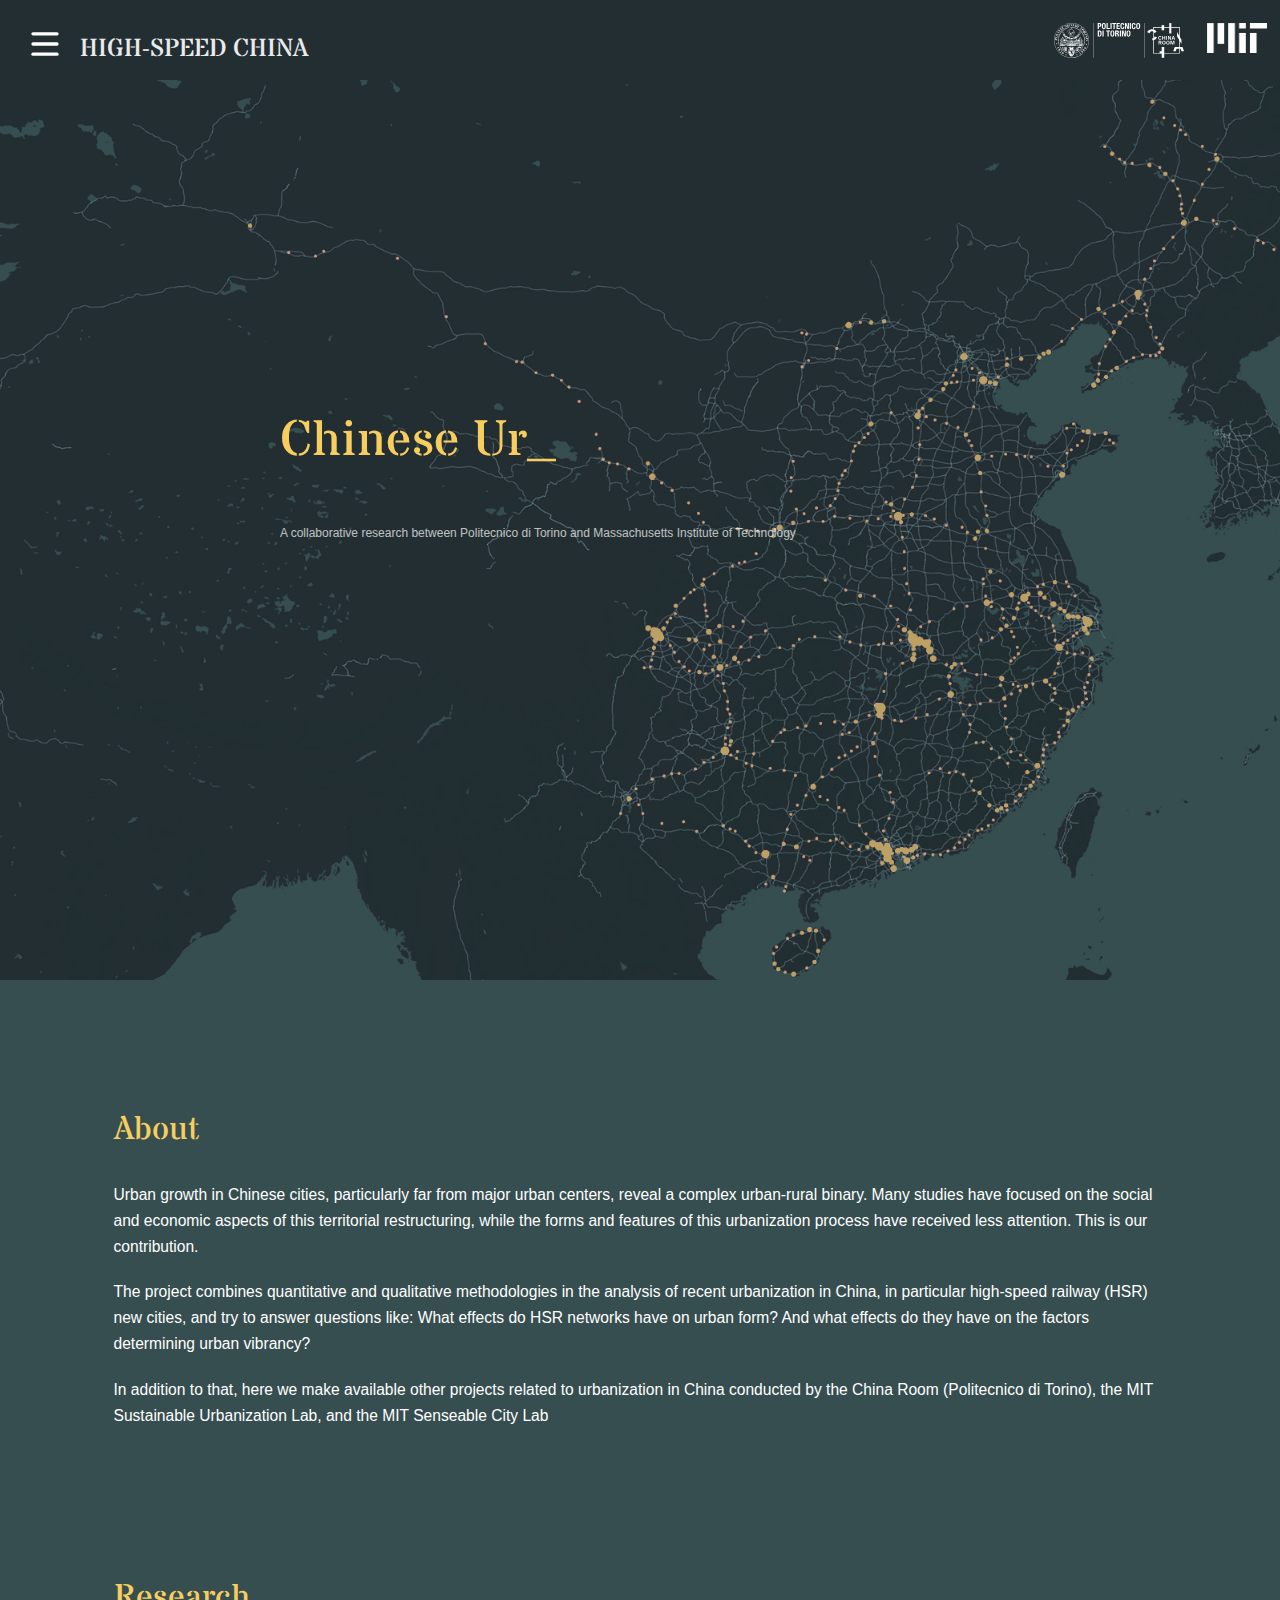
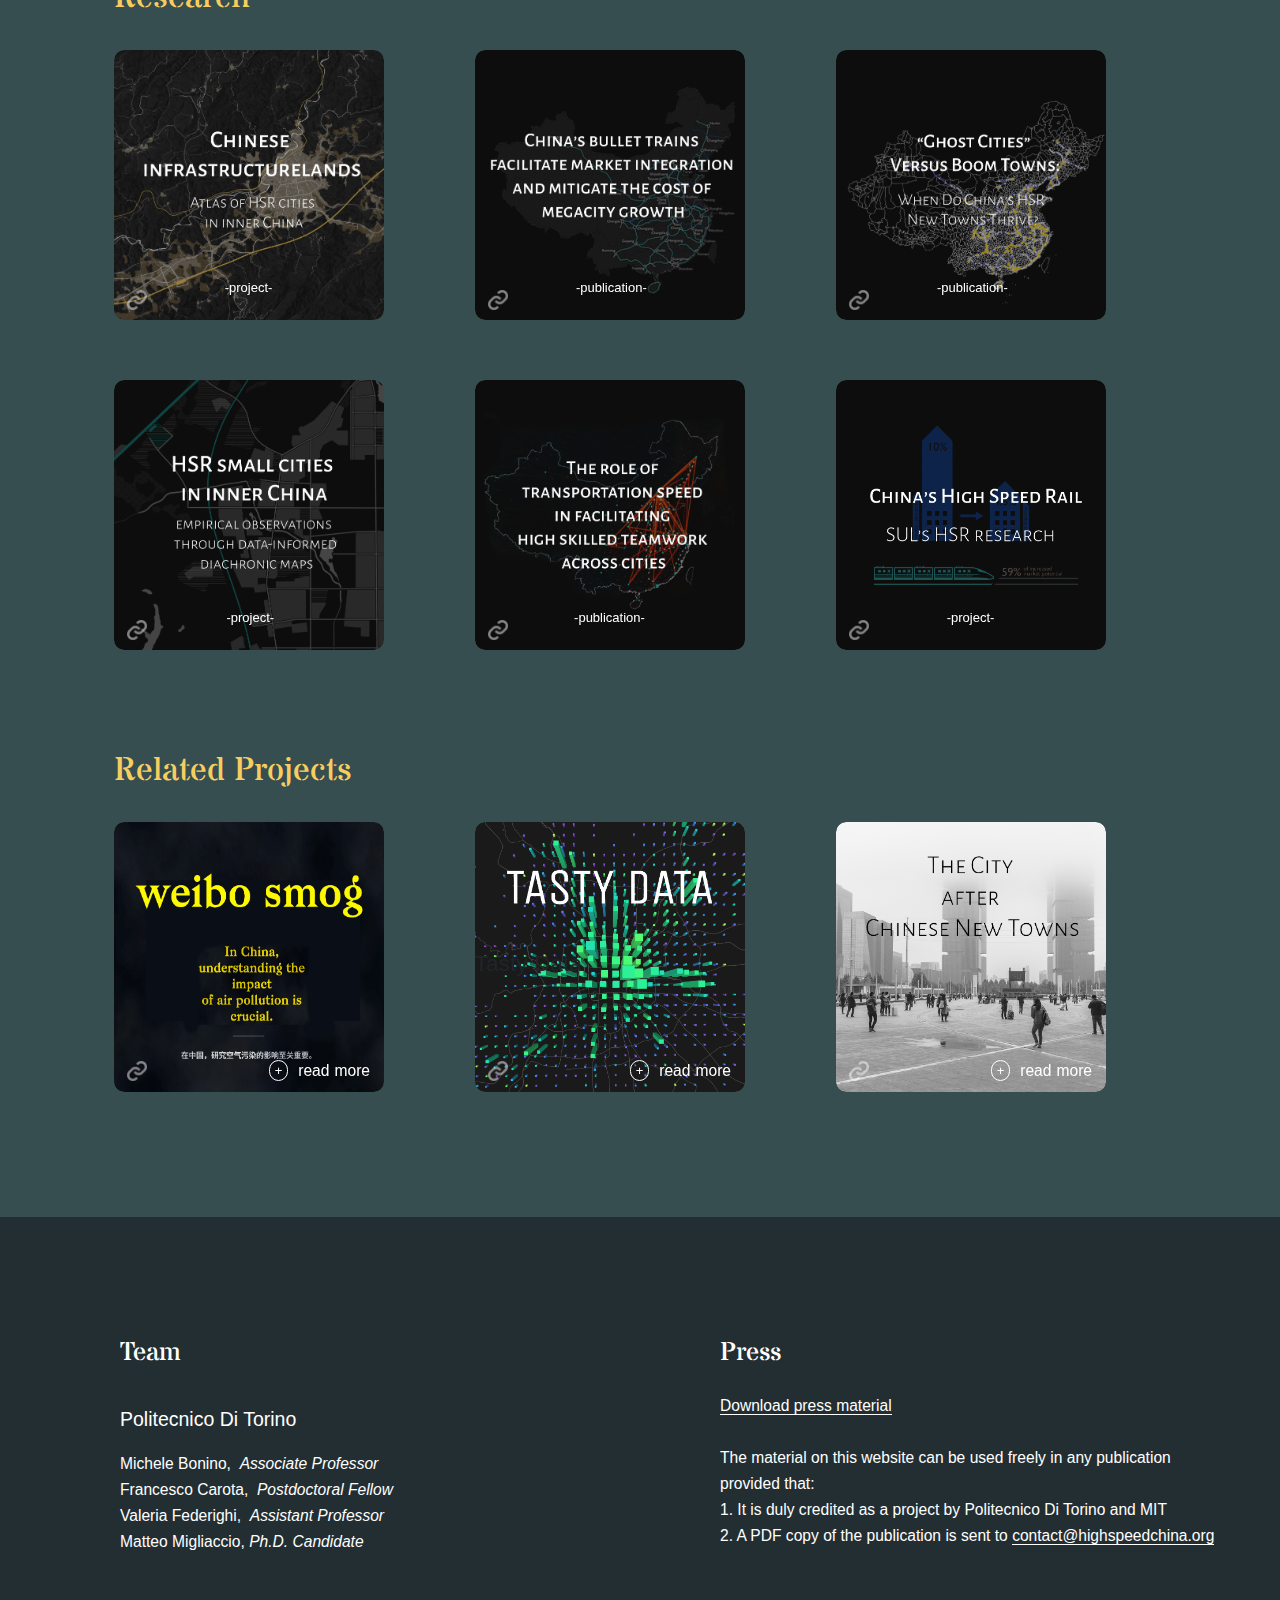
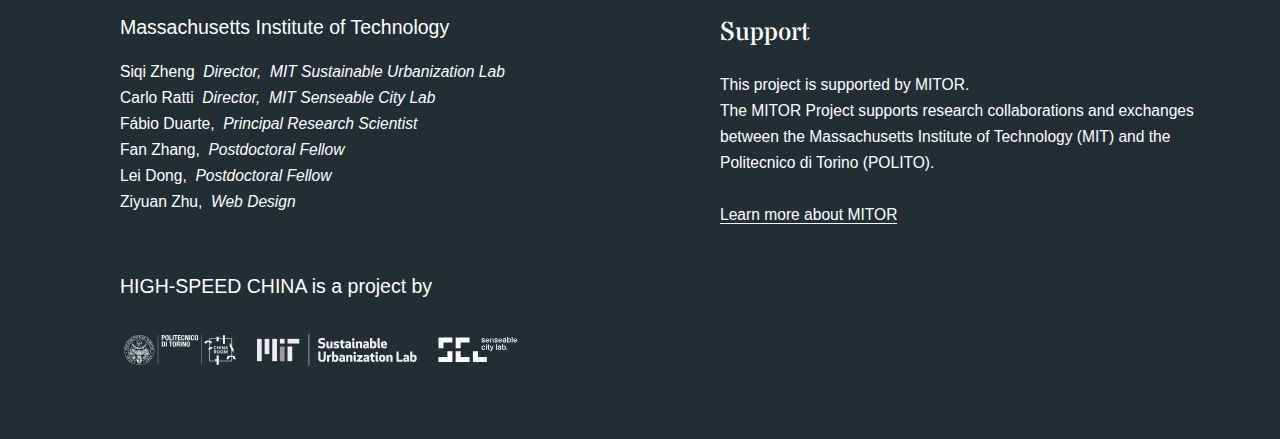
==== commit 27530d09: "icon" ====
--- a/index.html
+++ b/index.html
@@ -12,6 +12,10 @@
     <link rel="stylesheet" href="./css/animate.min.css">
     <!-- style -->
     <link rel="stylesheet" href="./css/style.css">
+
+    <!--icon website-->
+
+    <link rel="icon" href="img/hsc.ico" type="image/x-icon">
 
 
 
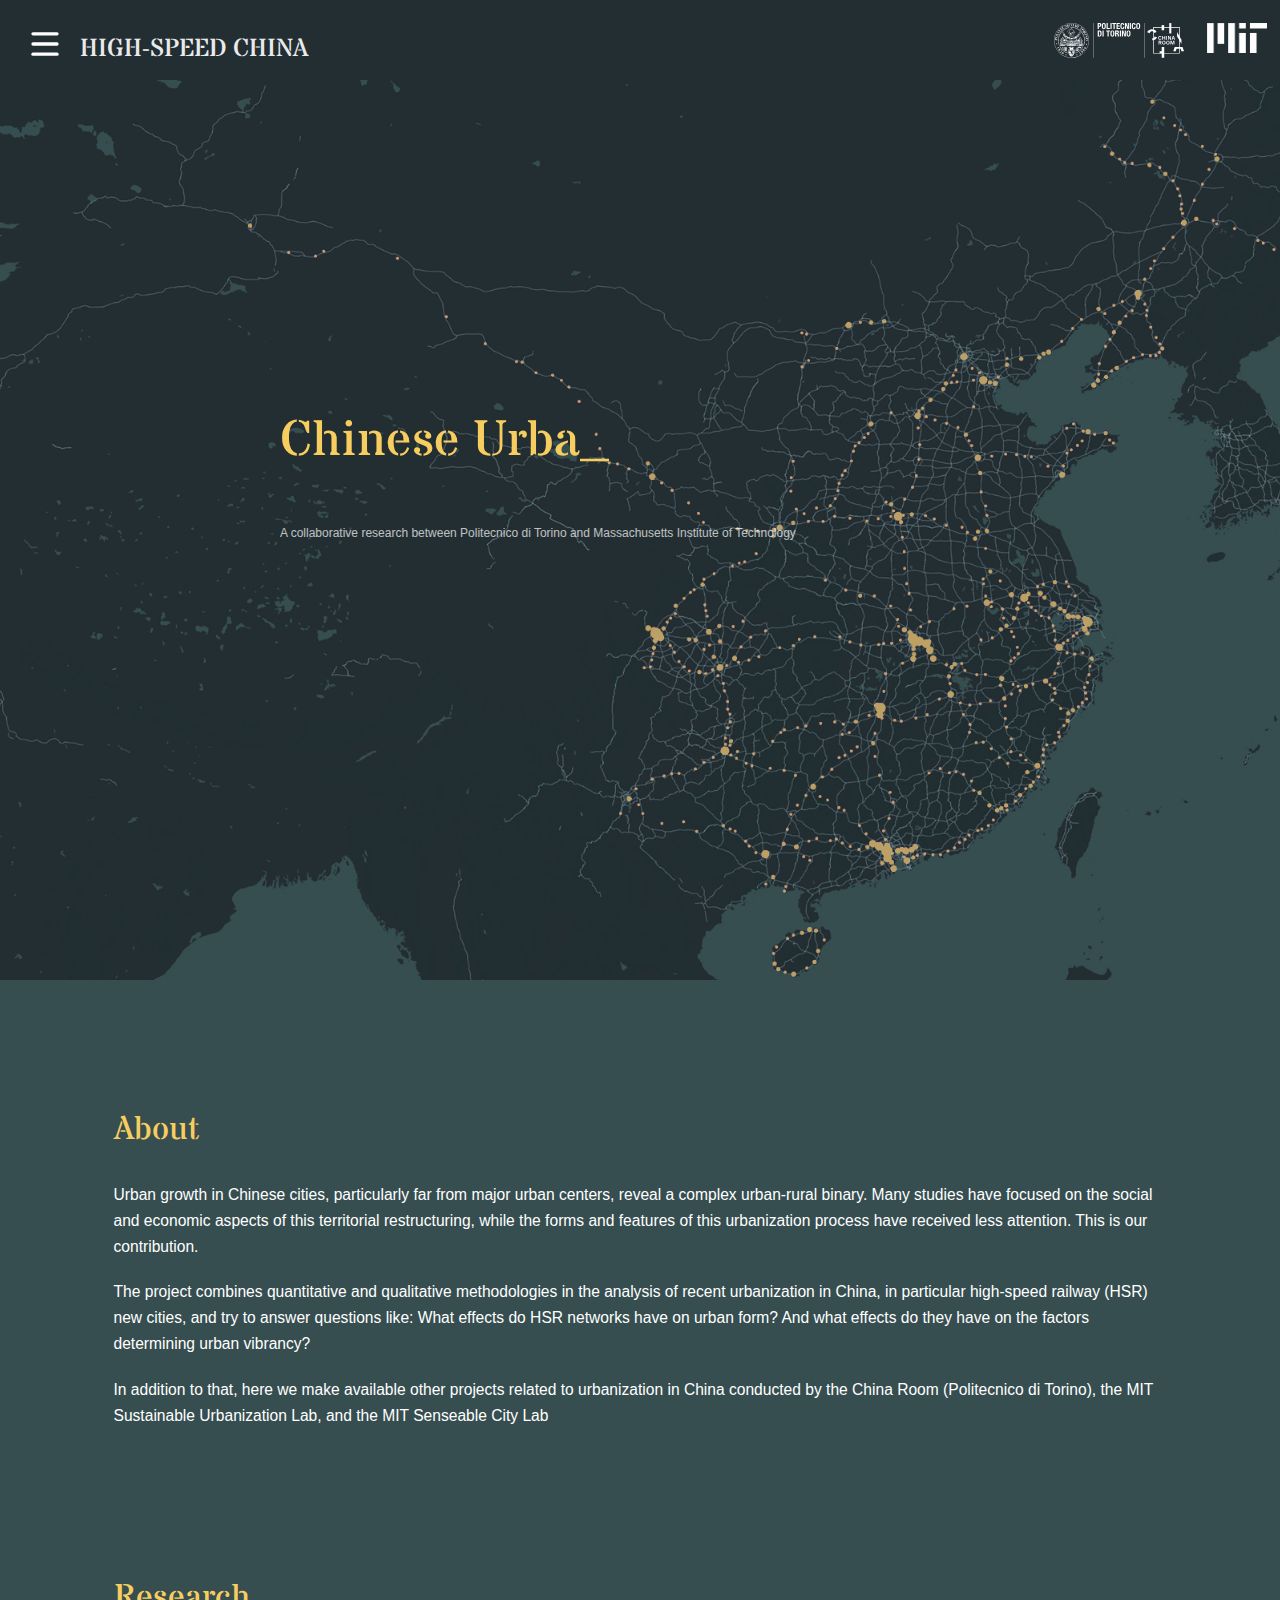
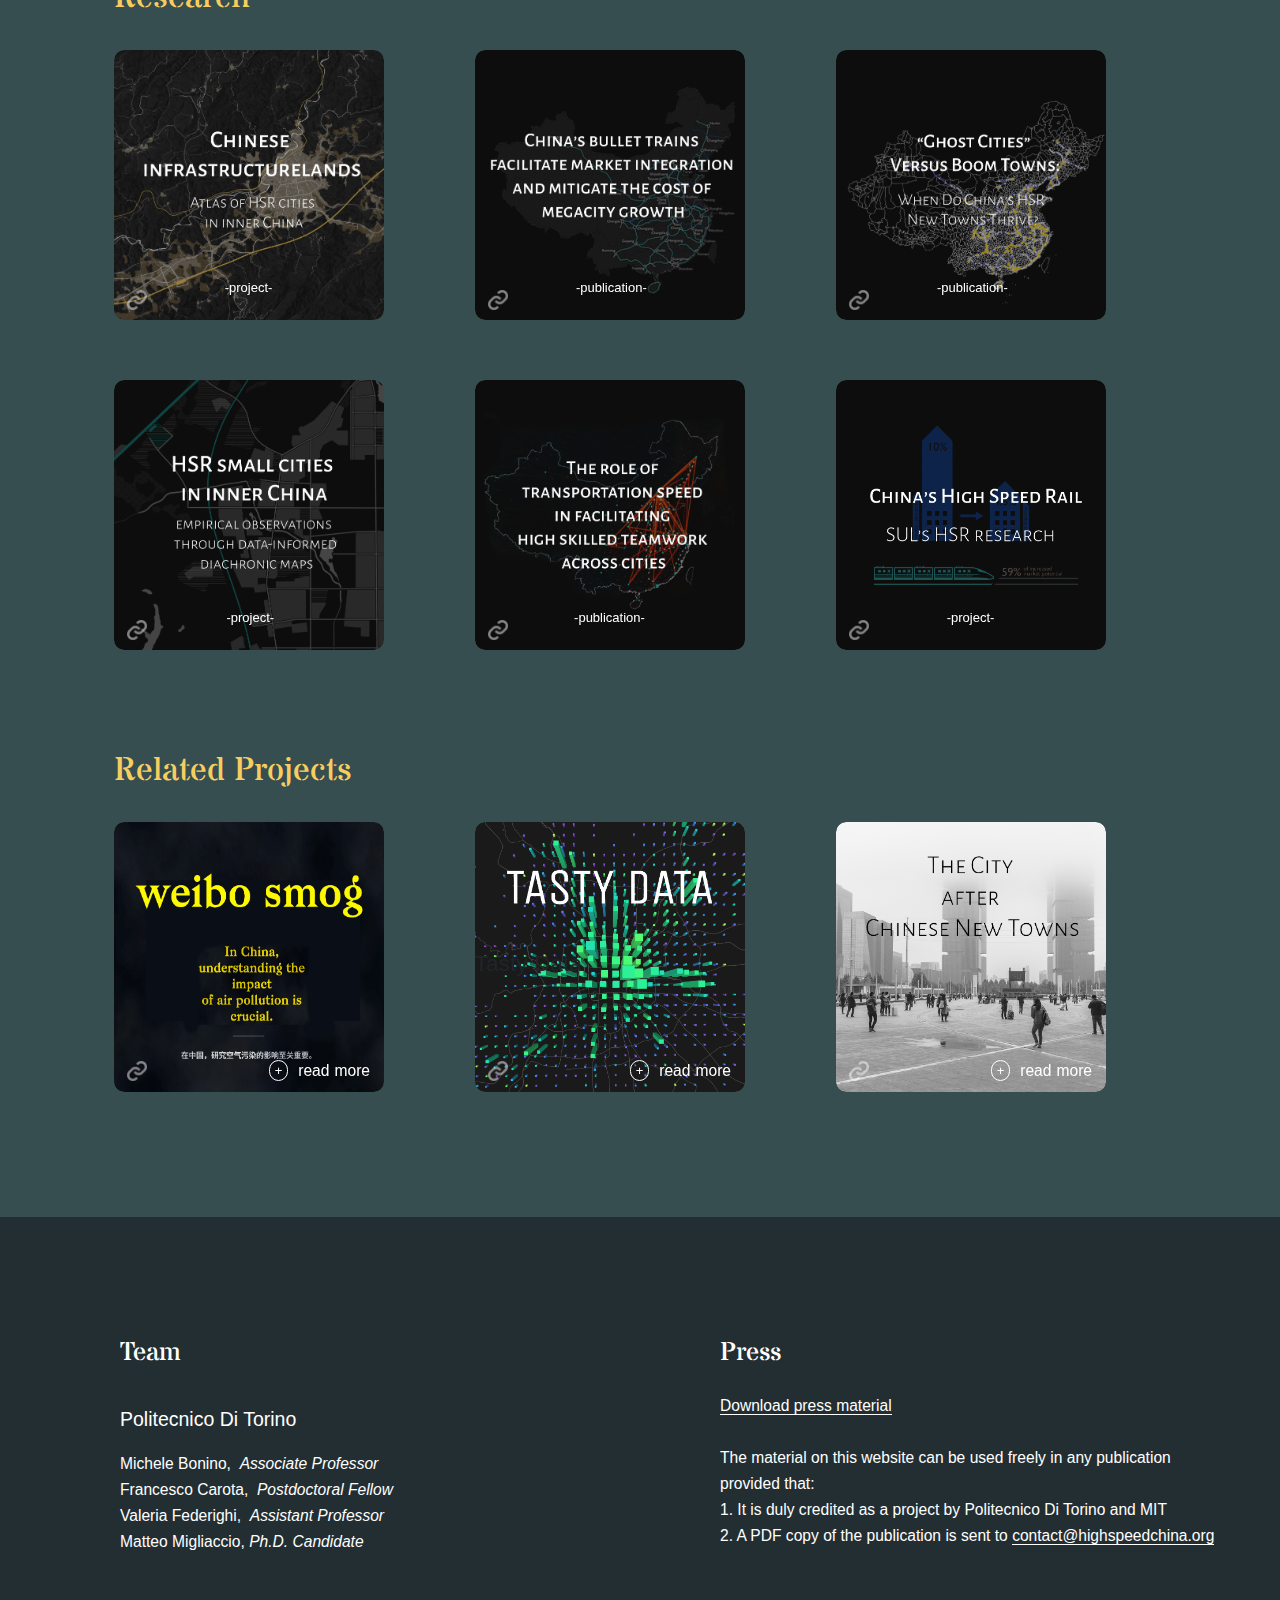
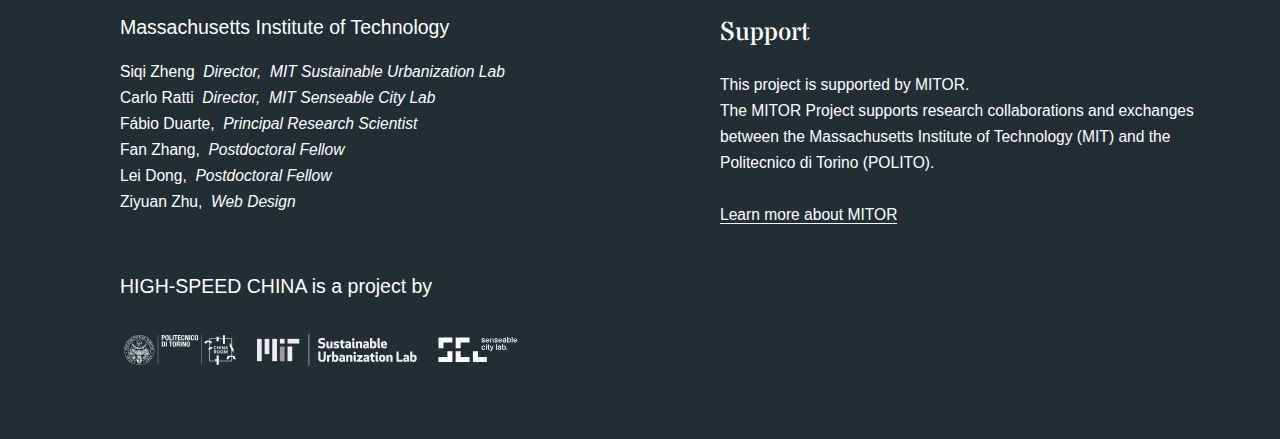
==== commit eaa373dd: "add" ====
--- a/index.html
+++ b/index.html
@@ -16,8 +16,6 @@
     <!--icon website-->
 
     <link rel="icon" href="img/hsc.ico" type="image/x-icon">
-
-
 
 </head>
 
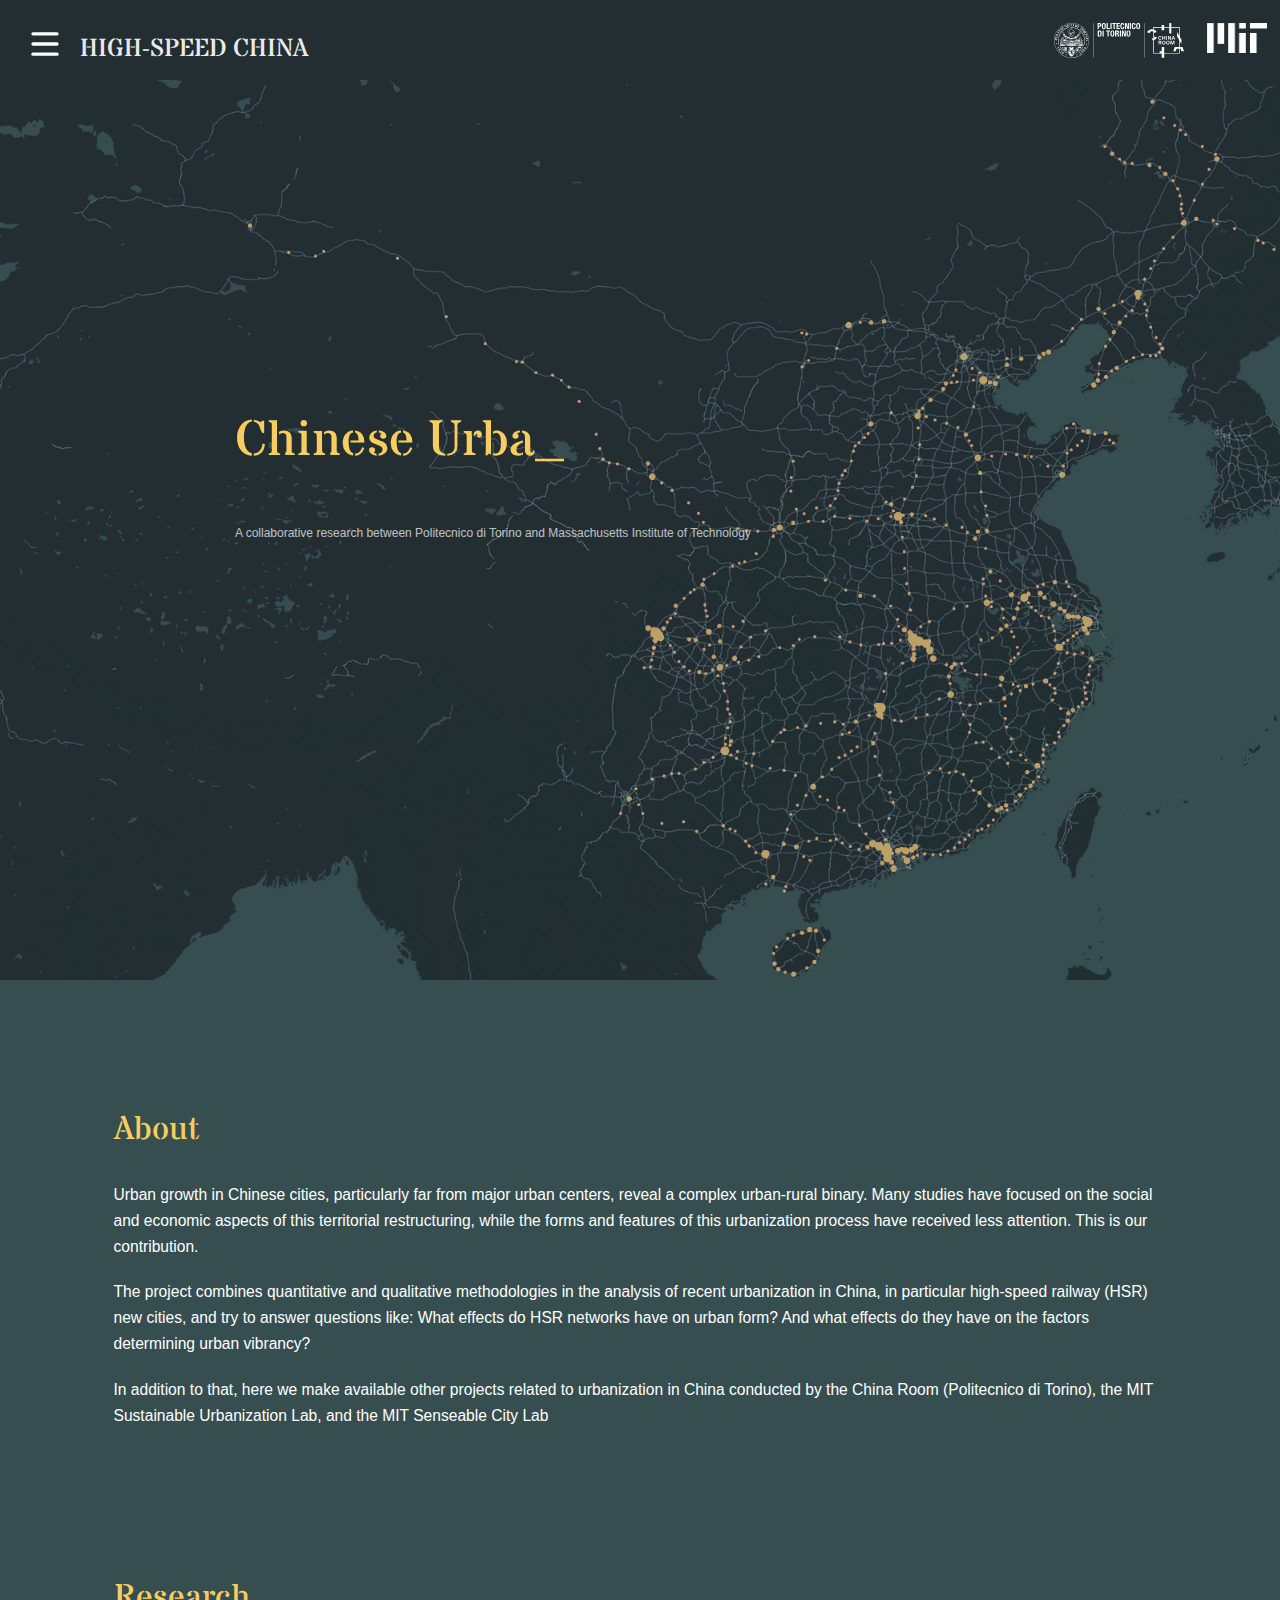
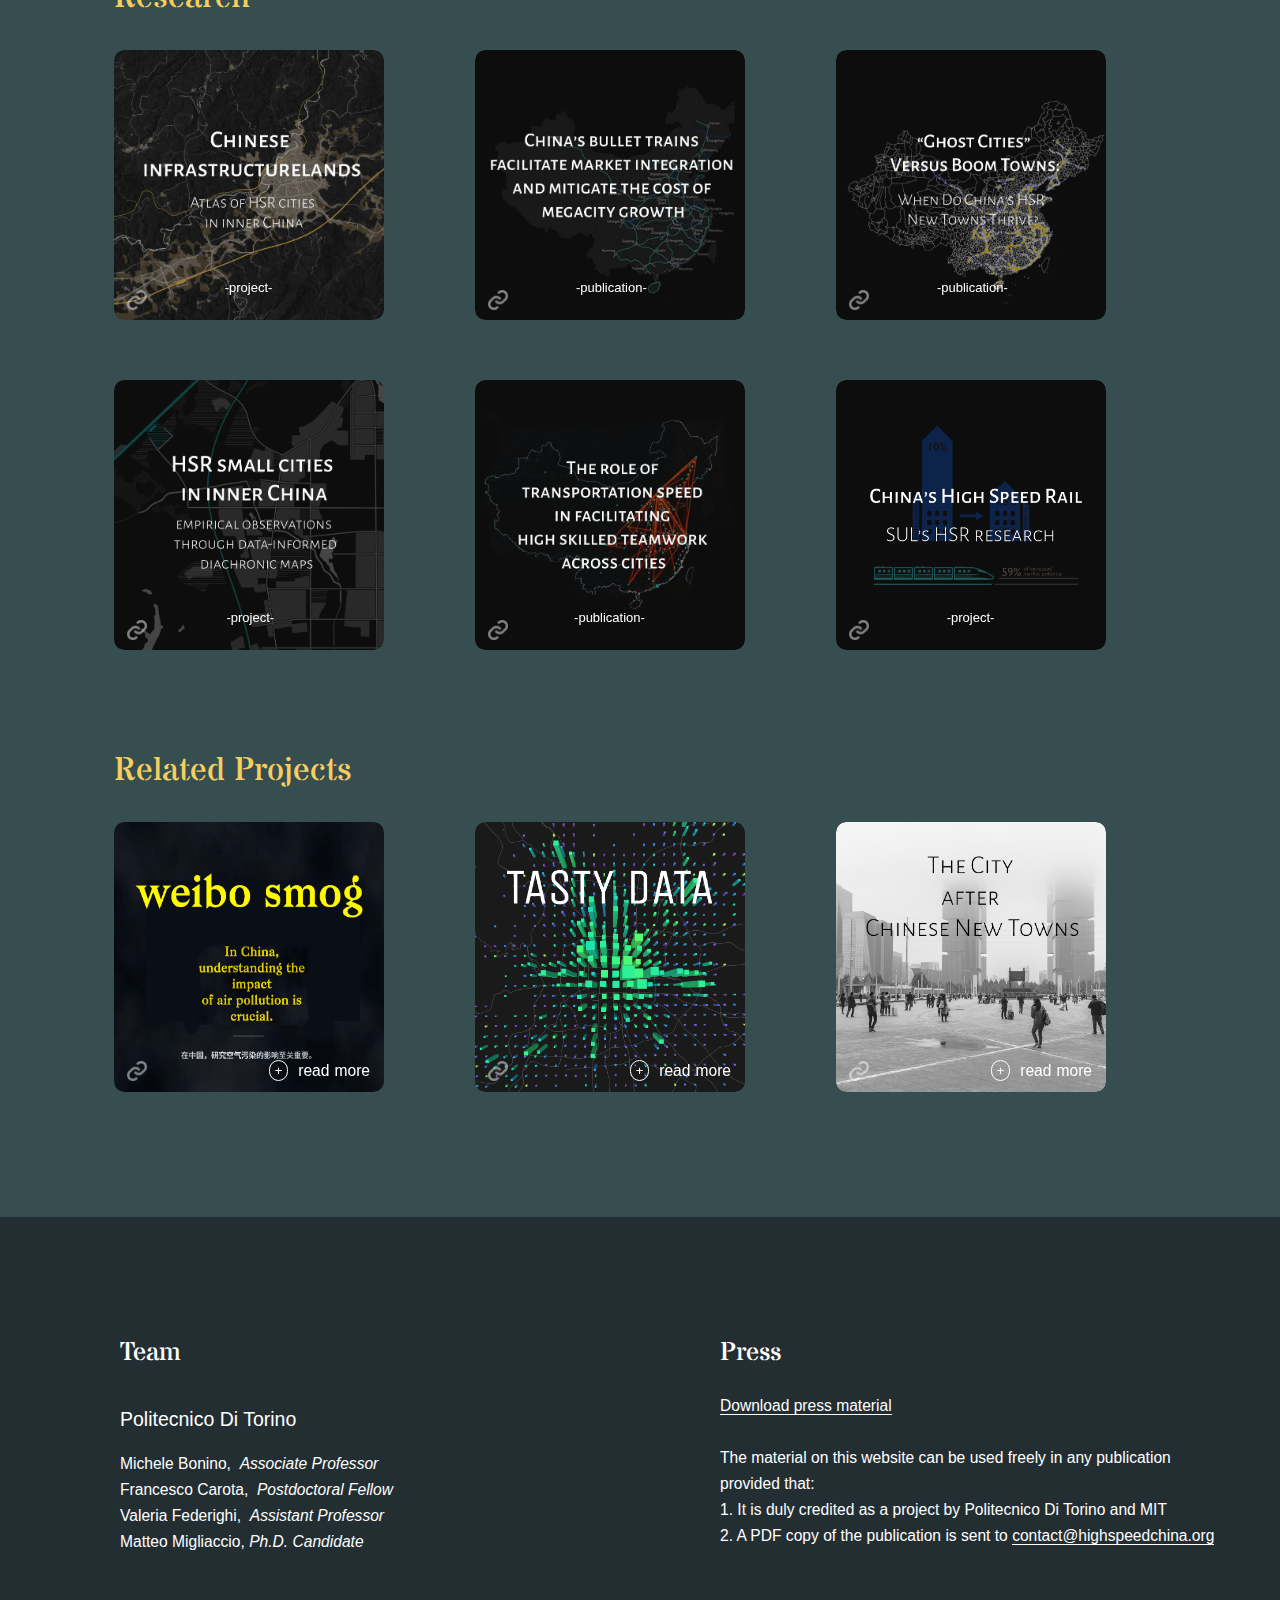
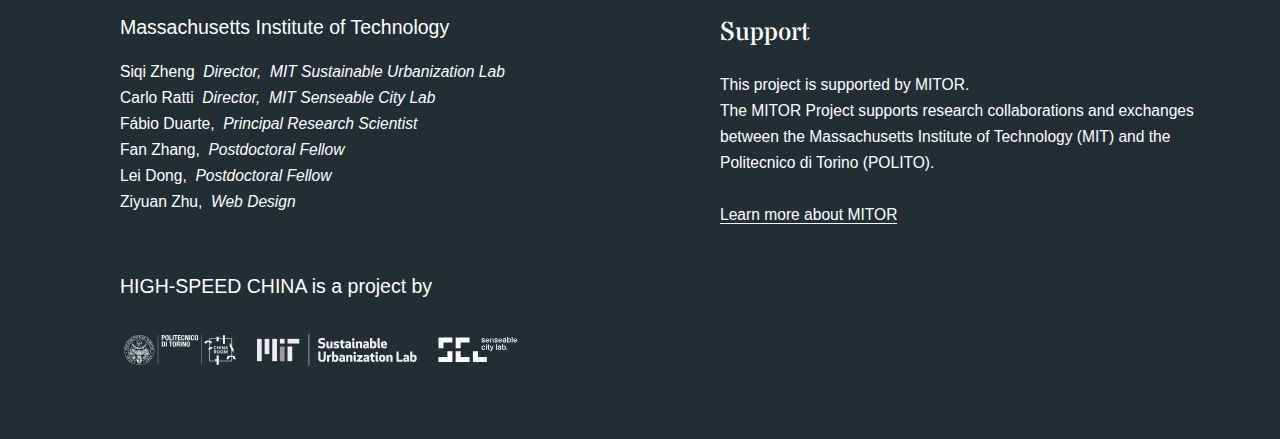
==== commit fa7c516d: "data" ====
--- a/index.html
+++ b/index.html
@@ -644,7 +644,7 @@
                                         <div class="team-list ">
                                             <img src="img/project_img/tasty.png">
                                             <div class="team-info">
-                                                <h3>Tasty Data</h3>
+                                                <h3></h3>
                                             </div>
                                             <div class="team-box">
                                                 <p>Predicting neighborhoods’ socioeconomic
--- a/css/style.css
+++ b/css/style.css
@@ -60,7 +60,7 @@
 
 .home-box1{ background-image:url(../img/bg.jpg); overflow:hidden; margin-top:80px; background-position:center center; background-repeat:no-repeat; background-size:cover; height:100vh;}
 .R-box{justify-content : center; display:flex; height:100%; }
-.box1-info{ text-align:center;  width:80vh; height:80vh; display:flex; align-items : center; position: absolute;; }
+.box1-info{ text-align:center;  width:90vh; height:80vh; display:flex; align-items : center; position: absolute;; }
 .box1-info>img{ width:100%; }
 
 .Continue{ width:100%; text-align:center; position:absolute; bottom:20px; z-index:999;color: #fff;}
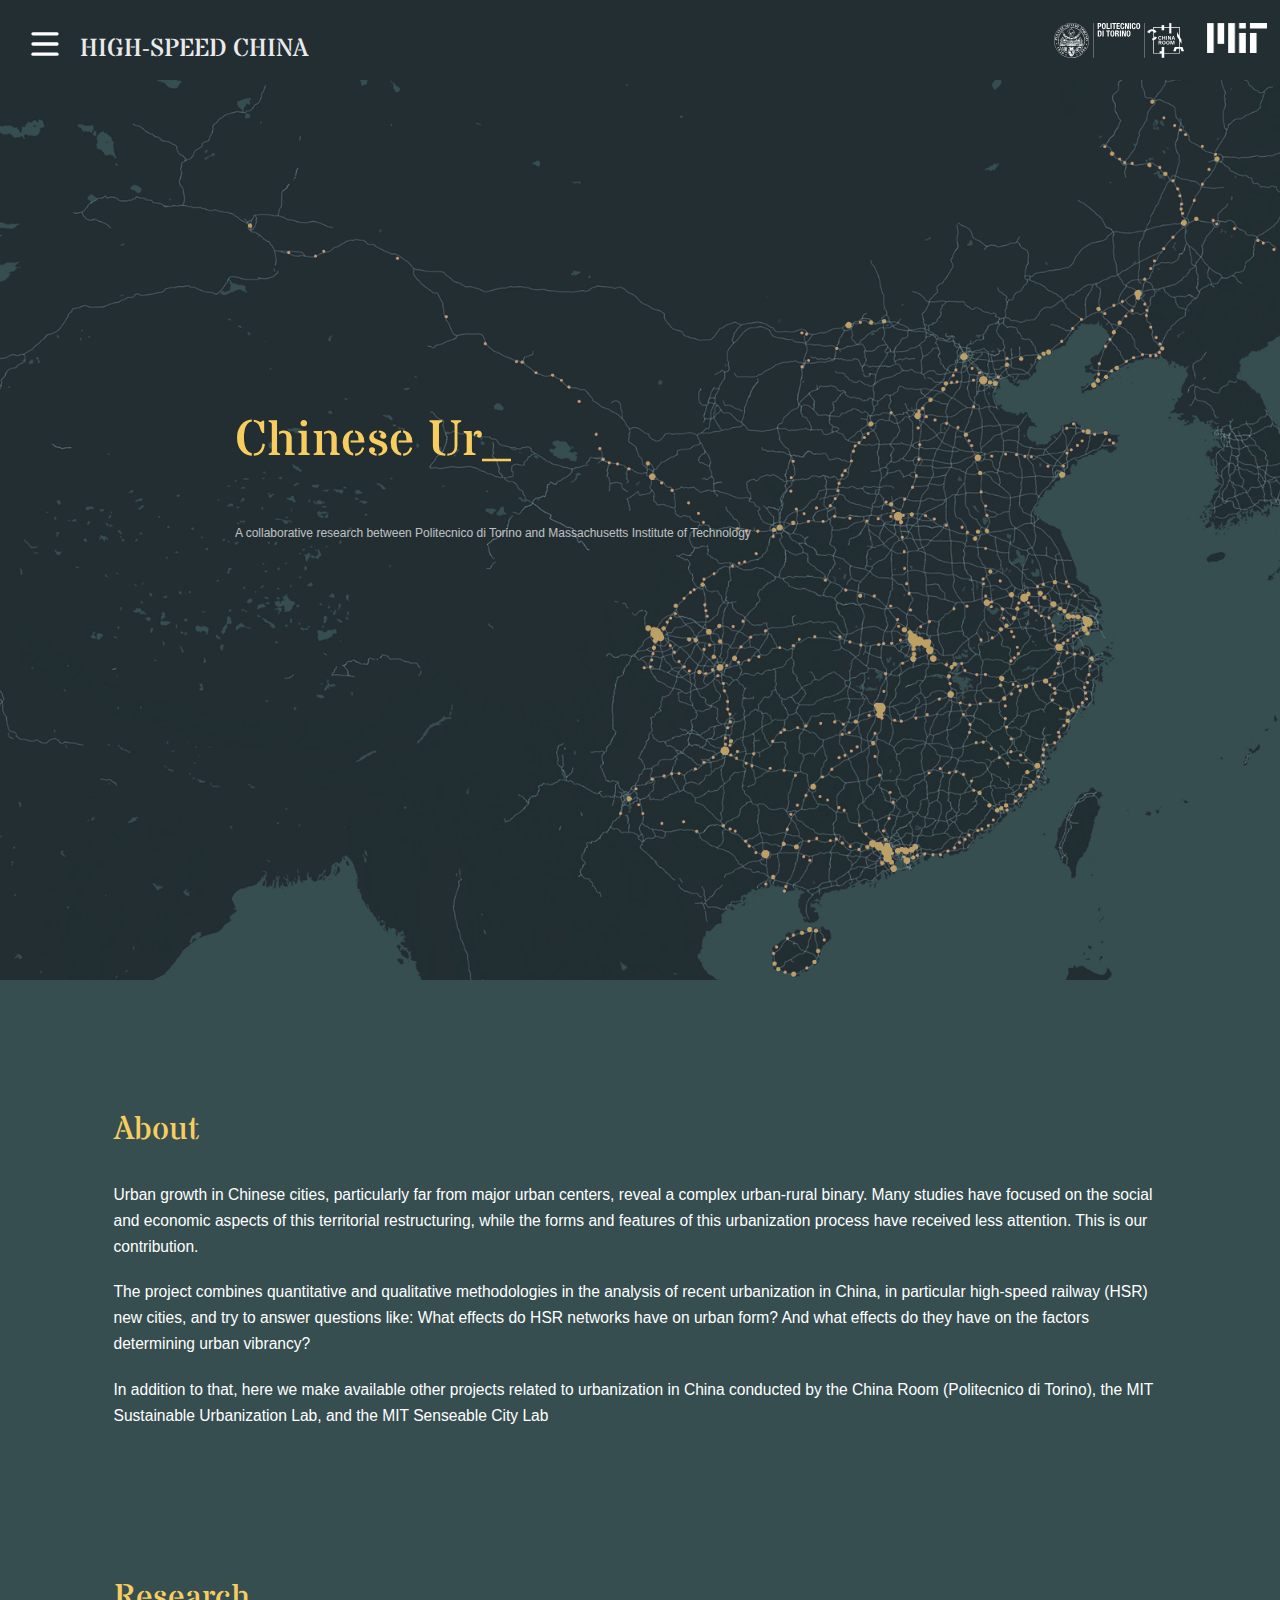
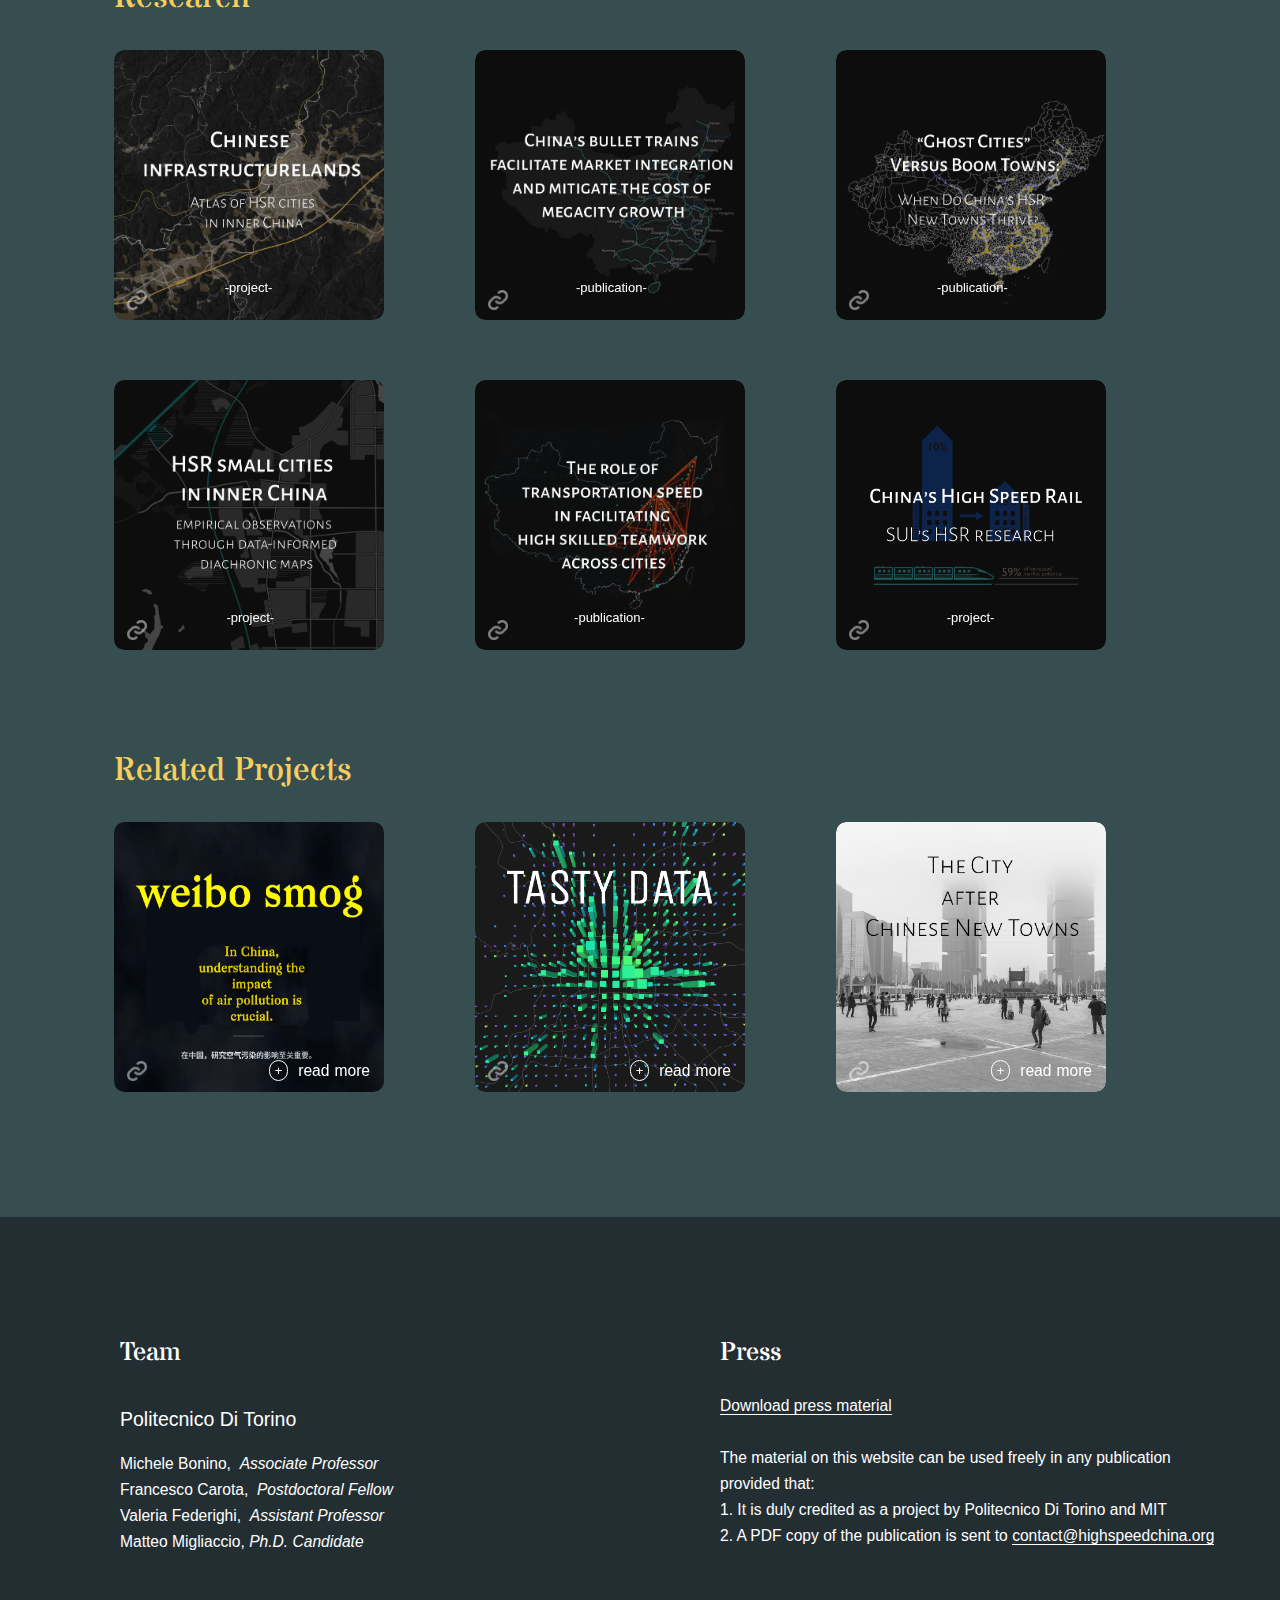
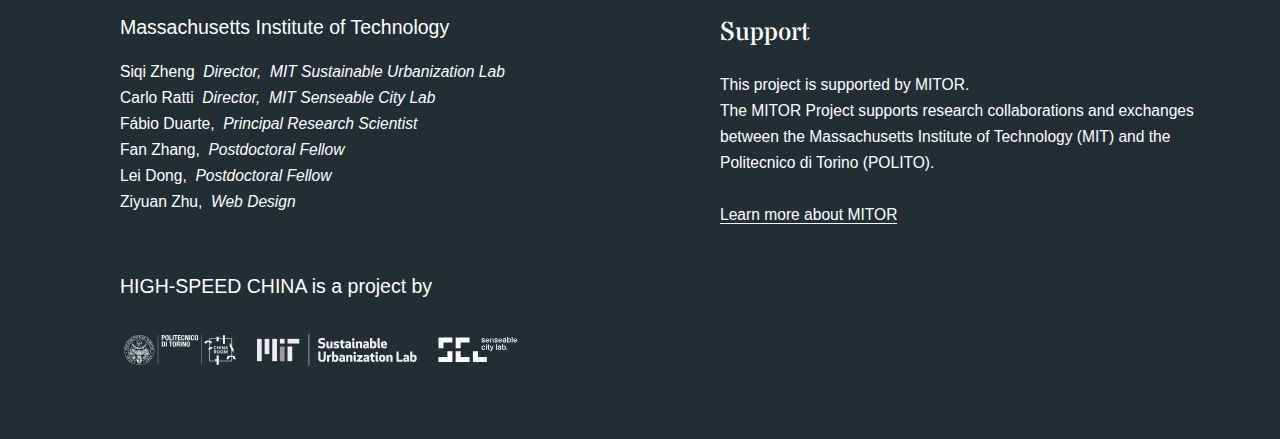
==== commit 93ed9a43: "css" ====
--- a/index.html
+++ b/index.html
@@ -13,21 +13,15 @@
     <!-- style -->
     <link rel="stylesheet" href="./css/style.css">
 
+
     <!--icon website-->
 
     <link rel="icon" href="img/hsc.ico" type="image/x-icon">
-
 </head>
 
 <body>
-
-
-
     <header id="header">
         <div class="Head-box  navbar-default" role="navigation">
-
-
-
             <div class="logo navbar-brand nav-item logomain">
                 <svg class="ham hamRotate ham4" viewBox="0 0 100 100" width="60"
                     onclick="this.classList.toggle('active')">
@@ -137,18 +131,19 @@
 
 
 
-                        <div id="readmore">
-                            <a href="#home-box3">
-                                <p>
-                                    <u style="color:#fff;"></u>
-                                </p>
-                    </p></a>
+                    <div id="readmore">
+                        <a href="#home-box3">
+                            <p>
+                                <u style="color:#fff;"></u>
+                            </p>
+                            </p>
+                        </a>
+                    </div>
+
+
                 </div>
 
-
             </div>
-
-        </div>
         </div>
 
         <div class="home-box3" id="home-box3">
@@ -165,7 +160,7 @@
                     <div class="row">
 
                         <!--Kailin Project-->
-                        <div class="col-lg-4 col-md-6">
+                        <div class="col-lg-4 col-md-4 col-sm-4">
                             <div class="team-list ">
 
                                 <img src="img/research_img/kailin_1.jpg">
@@ -195,7 +190,7 @@
 
                         <!--Siqi_bullet paper-->
 
-                        <div class="col-lg-4 col-md-6">
+                        <div class="col-lg-4 col-md-4 col-sm-4">
                             <div class="team-list ">
                                 <img src="img/research_img/bullet_1.jpg">
                                 <div class="team-info">
@@ -219,7 +214,7 @@
                         </div>
 
                         <!--Siqi_Ghost City_Paper-->
-                        <div class="col-lg-4 col-md-6">
+                        <div class="col-lg-4 col-md-4 col-sm-4">
                             <div class="team-list ">
                                 <img src="img/research_img/ghost_paper.jpg">
                                 <div class="team-info">
@@ -248,7 +243,7 @@
                         <div class="blank"></div>
 
                         <!--POI_qujing_project-->
-                        <div class="col-lg-4 col-md-6">
+                        <div class="col-lg-4 col-md-4 col-sm-4">
                             <div class="team-list ">
                                 <div class="team-max">
                                     <img src="img/research_img/qujing_1.jpg">
@@ -275,7 +270,7 @@
                         </div>
 
                         <!--Siqi_ Paper-->
-                        <div class="col-lg-4 col-md-6">
+                        <div class="col-lg-4 col-md-4 col-sm-4">
                             <div class="team-list ">
                                 <div class="team-max">
                                     <img src="img/research_img/the_role_paper.jpg">
@@ -304,7 +299,7 @@
                         </div>
 
                         <!--Siqi_ SUL_website-->
-                        <div class="col-lg-4 col-md-6">
+                        <div class="col-lg-4 col-md-4 col-sm-4">
                             <div class="team-list ">
                                 <div class="team-max">
                                     <img src="img/research_img/sul_web.jpg">
@@ -619,7 +614,7 @@
                         <div class="swiper-wrapper">
                             <div class="swiper-slide">
                                 <div class="row">
-                                    <div class="col-lg-4 col-md-6">
+                                    <div class="col-lg-4 col-md-4 col-sm-4">
                                         <div class="team-list ">
                                             <img src="img/project_img/weibo.jpg">
                                             <div class="team-info">
@@ -640,7 +635,7 @@
                                         </div>
 
                                     </div>
-                                    <div class="col-lg-4 col-md-6">
+                                    <div class="col-lg-4 col-md-4 col-sm-4">
                                         <div class="team-list ">
                                             <img src="img/project_img/tasty.png">
                                             <div class="team-info">
@@ -660,7 +655,7 @@
                                         </div>
 
                                     </div>
-                                    <div class="col-lg-4 col-md-6">
+                                    <div class="col-lg-4 col-md-4 col-sm-4">
                                         <div class="team-list ">
                                             <img src="img/project_img/chinese_new_town.jpg">
                                             <div class="team-info">
@@ -944,12 +939,16 @@
             $(".logo").click(function () {
                 if (show == 1) {
                     $("nav").css("left", 0 + "px")
+
                     show = 0;
                 } else {
-                    $("nav").css("left", -300 + "px")
+                    $("nav").css("left", -800 + "px")
+
                     show = 1;
                 }
             })
+
+
         })
     </script>
 </body>
--- a/css/style.css
+++ b/css/style.css
@@ -252,19 +252,71 @@
   
 }
 @media (max-width: 1199px) {
+  .box1-info{ text-align:center;  width:90%; height:90%; display:flex; align-items : center; position: absolute;; }
+	#texttitle{
+    font-size: 50px;
+    position: absolute;
+    color: #F7CD5F;
+    padding-top: 20%;
+    padding-bottom: 50vh;
+    padding-left: 5vh;
+    
+  }
+  #texttitle_line{
+    font-size: 15px;
+    position: absolute;
+    display: block;
+    font-weight:100;
+    color: #fff;
+    opacity: 0.7;
+    padding-top: 50%;
+    padding-bottom: 50vh;
+    padding-left: 5vh;
+  }
+
   
 }
 @media (max-width: 991px) {
+
+  .box1-info{ text-align:center;  width:90%; height:90%; display:flex; align-items : center; position: absolute;; }
+	#texttitle{
+    font-size: 40px;
+    position: absolute;
+    color: #F7CD5F;
+    padding-top: 20%;
+    padding-bottom: 50vh;
+    padding-left: 5vh;
+    
+  }
+  #texttitle_line{
+    font-size: 12px;
+    position: absolute;
+    display: block;
+    font-weight:100;
+    color: #fff;
+    opacity: 0.7;
+    padding-top: 50%;
+    padding-bottom: 50vh;
+    padding-left: 5vh;
+  }
+  .team-list{ width:20vw; height: 20vw;}
+
 	
-	
-}
+}
+
+@media (max-width: 780px) {
+  .team-list{ width:24vh; height: 24vw;}
+  .team-list .team-box p{ color:#fff; line-height:1rem; font-size:1rem; margin:auto; width:70%;}
+}
+
+
 @media (max-width: 767px) {
 	.home-box1{ height:400px;}
 	.logo{ width:60%;}
 	nav{ padding-left:0px;}
 	.nav-list{ background-color:#232e32;font-family: "Stardos-Stencil-Regular"; padding-left:40px; padding-top: 100px; width: 70vw;height: 100vh;font-size: 40px;}
 	.Head-box img:nth-child(2){ width:38%;}
-  .team-list{ width:73%; flex: center; margin:auto;padding-top: 15px;}
+  .team-list{ width:50vw; height:50vw;flex: center; margin:auto;padding-top: 15px;}
   .team-info,.team-max{padding-top: 15px;}
   .box1-info,.box2-info,.box3-info,.box4-info{ padding-left:0px; width:100%;}
 
@@ -286,13 +338,15 @@
 
   footer .foot-info { margin-left:2rem;margin-top:3rem;}
   .foot-info2{ margin-left:2rem;margin-top:1rem;}
+  
+  
   #texttitle{
     font-size: 30px;
-    position: relative;
+    position: absolute;
     color: #F7CD5F;
-    padding-top: 5vh;
-    padding-bottom: 50vh;
-    padding-left: 5px;
+    padding-top: 20%;
+    padding-bottom: 50vh;
+    padding-left: 2vh;
     
   }
   #texttitle_line{
@@ -304,16 +358,105 @@
     opacity: 0.7;
     padding-bottom: 45vh;
     text-align: left;
-    padding-left: 5px;
-  
-    
-  }
-
-}
-
+    padding-left: 2vh;
+    padding-top: 50%;
+  
+    
+  }
+
+}
+
+@media only screen and (max-width:850px) and (orientation:landscape){
+  .nav-list{ background-color:#232e32;font-family: "Stardos-Stencil-Regular"; padding-left:40px; padding-top: 100px; width: 100vw;height: 100vh;font-size: 50px;}
+}
+
+
+@media(max-width:630px){
+  .team-list{ width:80vw; height: 80vw;}
+}
 
 @media (max-width: 575px) {
+
+  .box1-info,.box2-info,.box3-info,.box4-info{ padding-left:0px; width:100%;}
+
+  .navbar-brand{
+    font-size: 50%;
+  }
+  #texttitle{
+    font-size: 25px;
+    position: absolute;
+    color: #F7CD5F;
+    padding-top: 20%;
+    padding-bottom: 50vh;
+    padding-left: 2vh;
+    padding-right: 5vh;
+    
+  }
+  #texttitle_line{
+    font-size: 12px;
+    position: absolute;
+    display: block;
+    font-weight:100;
+    color: #fff;
+    opacity: 0.7;
+    padding-bottom: 45vh;
+    text-align: left;
+    padding-left: 2vh;
+    padding-top: 55%;
+  
+    
+  }
+
+  .team-list{ width:80vw; height: 80vw;}
  
-}
-
-
+
+  
+
+}
+  
+@media (max-width: 321px) {
+
+  .fonthsc{
+    font-size: 20px;
+    text-align: center;
+  }
+  .ham {height: 8vh;}
+  #texttitle{
+    font-size: 25px;
+    position: absolute;
+    color: #F7CD5F;
+    padding-top: 20%;
+    padding-bottom: 50vh;
+    padding-left: 2vh;
+    padding-right: 5vh;
+    
+  }
+  #texttitle_line{
+    font-size: 12px;
+    position: absolute;
+    display: block;
+    font-weight:100;
+    color: #fff;
+    opacity: 0.7;
+    padding-bottom: 45vh;
+    text-align: left;
+    padding-left: 2vh;
+    padding-top: 80%;
+  
+    
+  }
+  
+  .team-list{ width:80vw; height:80vw;flex: center; margin:auto;padding-top: 15px;}
+  .fonthsc{
+    font-size: 20px;
+    text-align: left;
+  }
+  
+  @media (max-width: 281px) {
+    .team-list{ width:90vw; height: 90vw;flex: center; margin:auto;padding-top: 15px;}
+ 
+
+ 
+}}
+
+
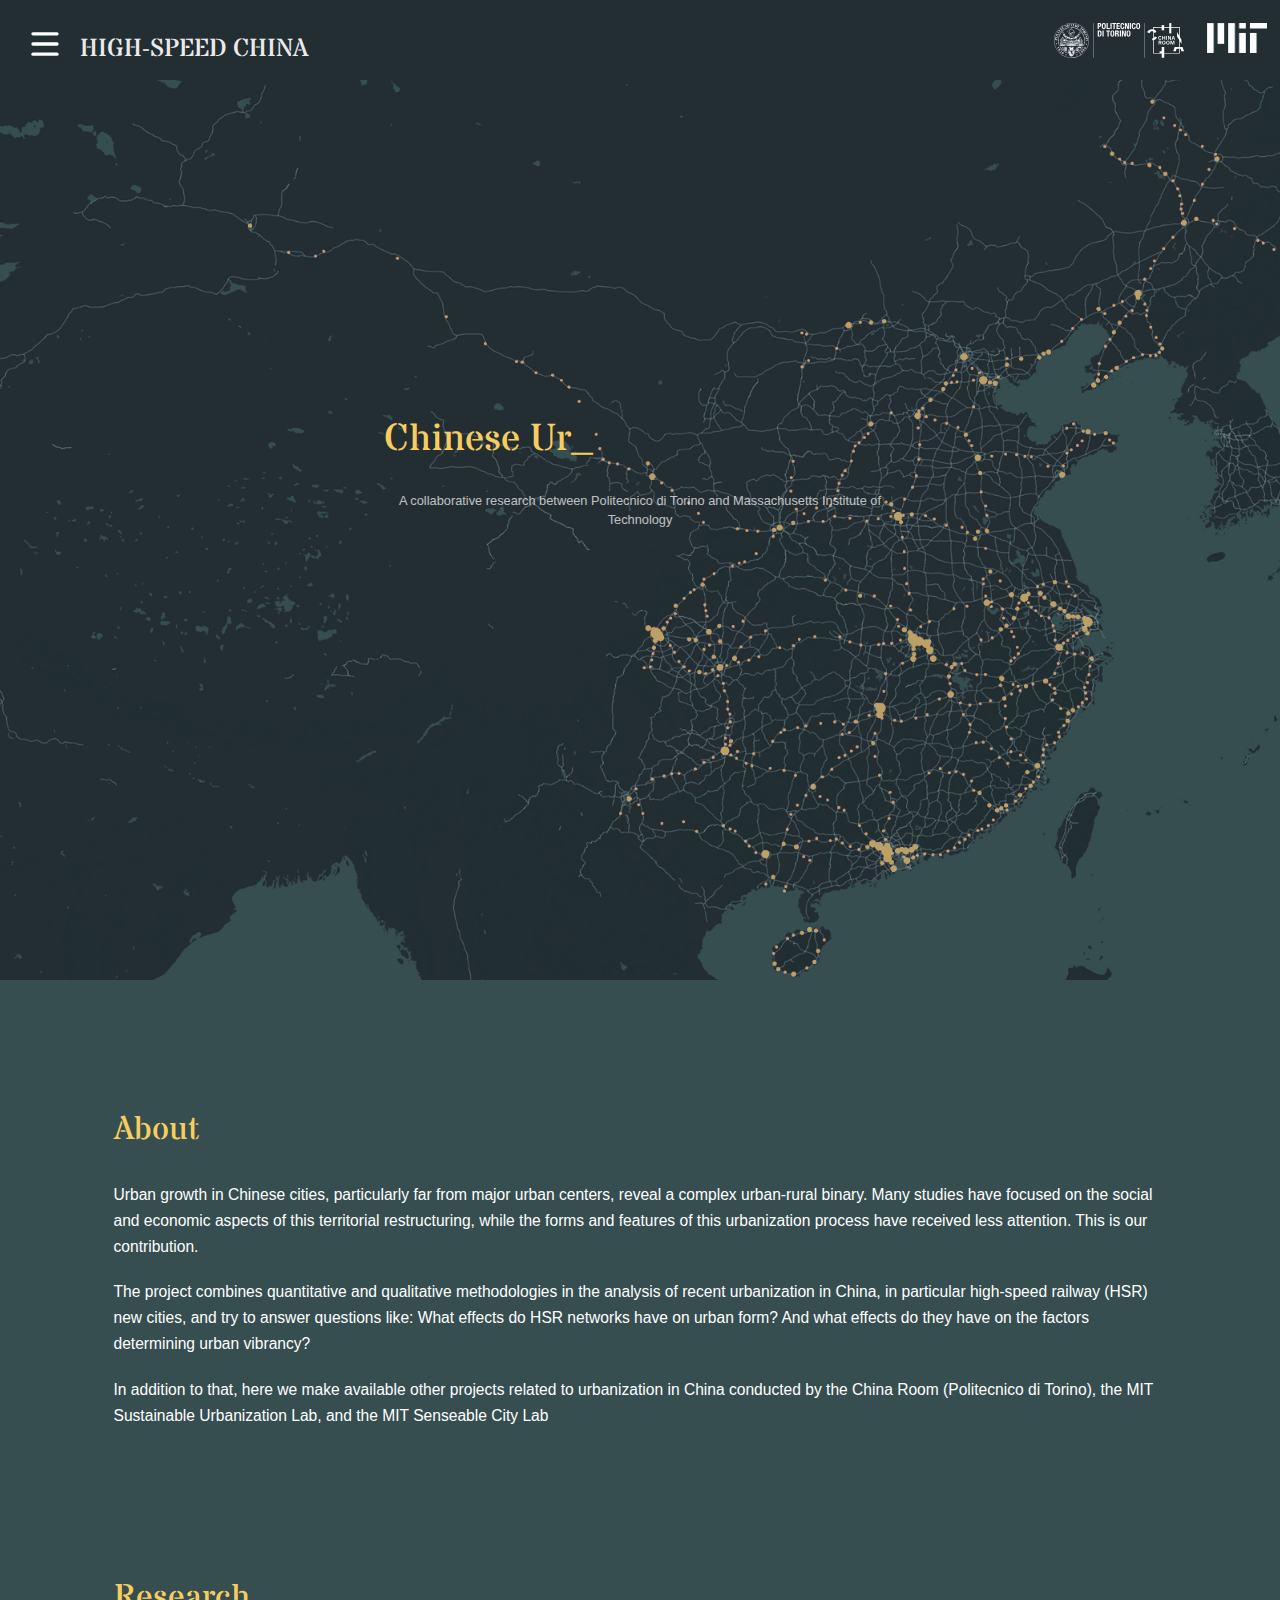
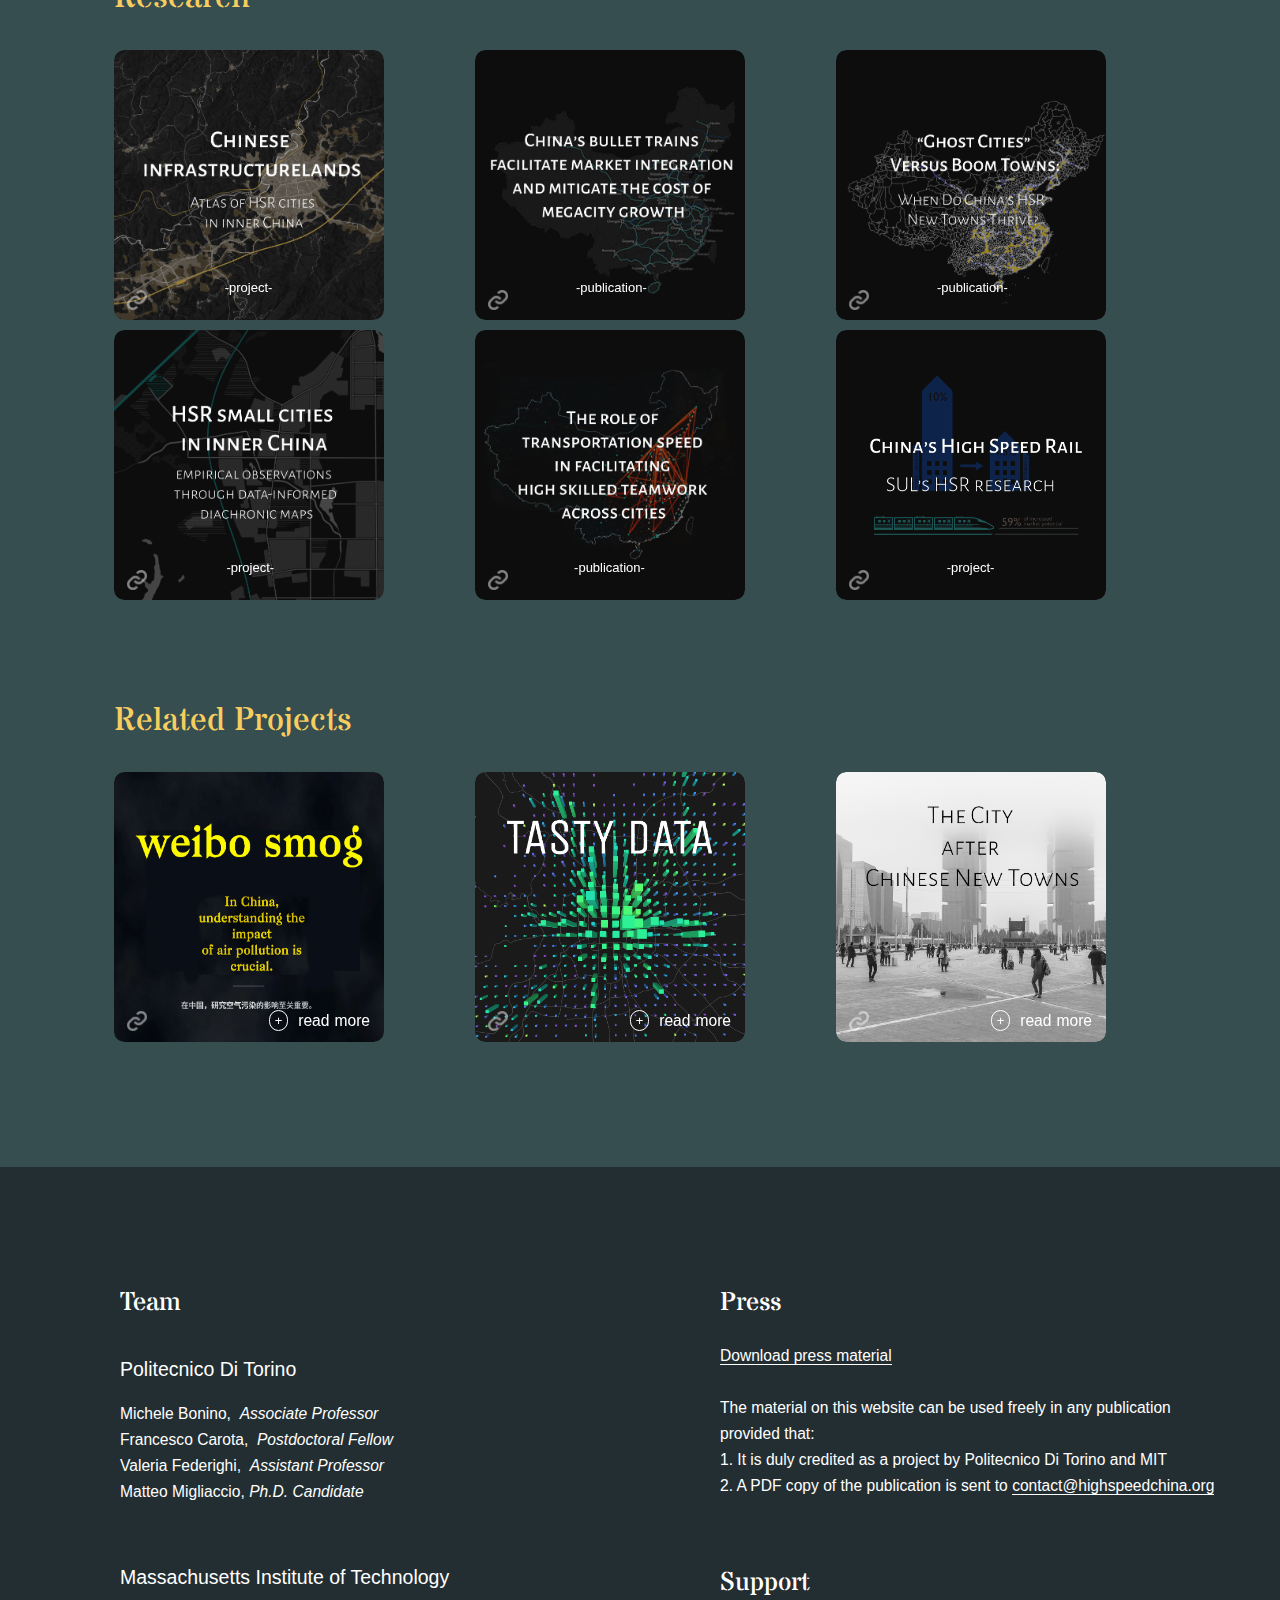
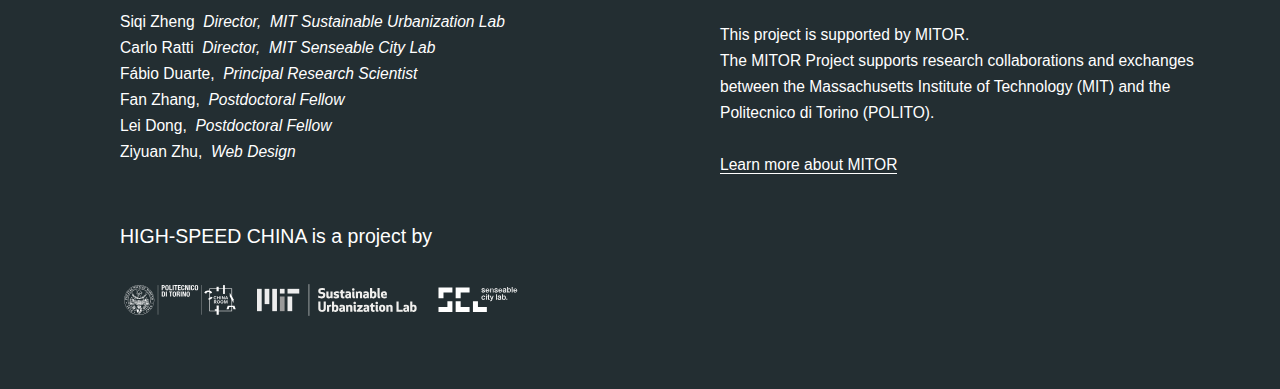
==== commit e7a989b0: "css respobsive" ====
--- a/index.html
+++ b/index.html
@@ -240,7 +240,6 @@
 
 
 
-                        <div class="blank"></div>
 
                         <!--POI_qujing_project-->
                         <div class="col-lg-4 col-md-4 col-sm-4">
--- a/css/style.css
+++ b/css/style.css
@@ -60,7 +60,7 @@
 
 .home-box1{ background-image:url(../img/bg.jpg); overflow:hidden; margin-top:80px; background-position:center center; background-repeat:no-repeat; background-size:cover; height:100vh;}
 .R-box{justify-content : center; display:flex; height:100%; }
-.box1-info{ text-align:center;  width:90vh; height:80vh; display:flex; align-items : center; position: absolute;; }
+.box1-info{ float:center;text-align:center;  width:40vw; height:80vh; display:flex; align-items : center; position: absolute;; }
 .box1-info>img{ width:100%; }
 
 .Continue{ width:100%; text-align:center; position:absolute; bottom:20px; z-index:999;color: #fff;}
@@ -209,25 +209,24 @@
 }
 
 #texttitle{
-  font-size: 50px;
+  font-size: 3vw;
   font-family: "Stardos-Stencil-Regular";
-  display: inline-block;
-  position: relative;
+
   text-align: left;
   color: #F7CD5F;
-  padding-top: 30vh;
-  padding-bottom: 30vh;
+  padding-top: 30%;
+  padding-bottom: 30%;
   
 }
 
 #texttitle_line{
-  font-size: 12px;
+  font-size: 1vw;
   position: absolute;
   display: block;
   font-weight:100;
   color: #fff;
   opacity: 0.7;
-  padding-top: 22vh;
+  padding-top: 30%;
 
   
 }
@@ -257,8 +256,7 @@
     font-size: 50px;
     position: absolute;
     color: #F7CD5F;
-    padding-top: 20%;
-    padding-bottom: 50vh;
+    padding-top: 30%;
     padding-left: 5vh;
     
   }
@@ -269,22 +267,22 @@
     font-weight:100;
     color: #fff;
     opacity: 0.7;
-    padding-top: 50%;
-    padding-bottom: 50vh;
+    padding-top: 25%;
     padding-left: 5vh;
   }
 
   
 }
 @media (max-width: 991px) {
+  .box4-info{ width:93%;}
 
   .box1-info{ text-align:center;  width:90%; height:90%; display:flex; align-items : center; position: absolute;; }
 	#texttitle{
     font-size: 40px;
     position: absolute;
     color: #F7CD5F;
-    padding-top: 20%;
-    padding-bottom: 50vh;
+    padding-top: 25%;
+
     padding-left: 5vh;
     
   }
@@ -295,17 +293,17 @@
     font-weight:100;
     color: #fff;
     opacity: 0.7;
-    padding-top: 50%;
-    padding-bottom: 50vh;
+    padding-top: 25%;
+ 
     padding-left: 5vh;
   }
-  .team-list{ width:20vw; height: 20vw;}
+  .team-list{ width:24vw; height: 24vw; margin:10px;}
 
 	
 }
 
 @media (max-width: 780px) {
-  .team-list{ width:24vh; height: 24vw;}
+  .team-list{ width:24vw; height: 24vw;}
   .team-list .team-box p{ color:#fff; line-height:1rem; font-size:1rem; margin:auto; width:70%;}
 }
 
@@ -316,11 +314,12 @@
 	nav{ padding-left:0px;}
 	.nav-list{ background-color:#232e32;font-family: "Stardos-Stencil-Regular"; padding-left:40px; padding-top: 100px; width: 70vw;height: 100vh;font-size: 40px;}
 	.Head-box img:nth-child(2){ width:38%;}
-  .team-list{ width:50vw; height:50vw;flex: center; margin:auto;padding-top: 15px;}
+  .team-list{ width:24vw; height: 24vw;flex: center; margin:auto;padding-top: 15px;}
   .team-info,.team-max{padding-top: 15px;}
   .box1-info,.box2-info,.box3-info,.box4-info{ padding-left:0px; width:100%;}
 
   .team-list .team-box{ margin-top:15px; }
+  .team-list .team-box p{ color:#fff; line-height:1rem; font-size:1rem; margin:auto; width:70%;}
 
   .logohead{opacity: 0;}
   .img-phone{margin-bottom: 30vh;padding: 10px;}
@@ -344,7 +343,7 @@
     font-size: 30px;
     position: absolute;
     color: #F7CD5F;
-    padding-top: 20%;
+    padding-top: 15%;
     padding-bottom: 50vh;
     padding-left: 2vh;
     
@@ -359,7 +358,7 @@
     padding-bottom: 45vh;
     text-align: left;
     padding-left: 2vh;
-    padding-top: 50%;
+    padding-top:30%;
   
     
   }
@@ -371,11 +370,11 @@
 }
 
 
-@media(max-width:630px){
-  .team-list{ width:80vw; height: 80vw;}
-}
+
 
 @media (max-width: 575px) {
+
+  .team-list .team-box p{ color:#fff; line-height:1.5rem; font-size:1.2rem; margin:auto; width:70%;}
 
   .box1-info,.box2-info,.box3-info,.box4-info{ padding-left:0px; width:100%;}
 
@@ -402,7 +401,7 @@
     padding-bottom: 45vh;
     text-align: left;
     padding-left: 2vh;
-    padding-top: 55%;
+    padding-top: 50%;
   
     
   }
